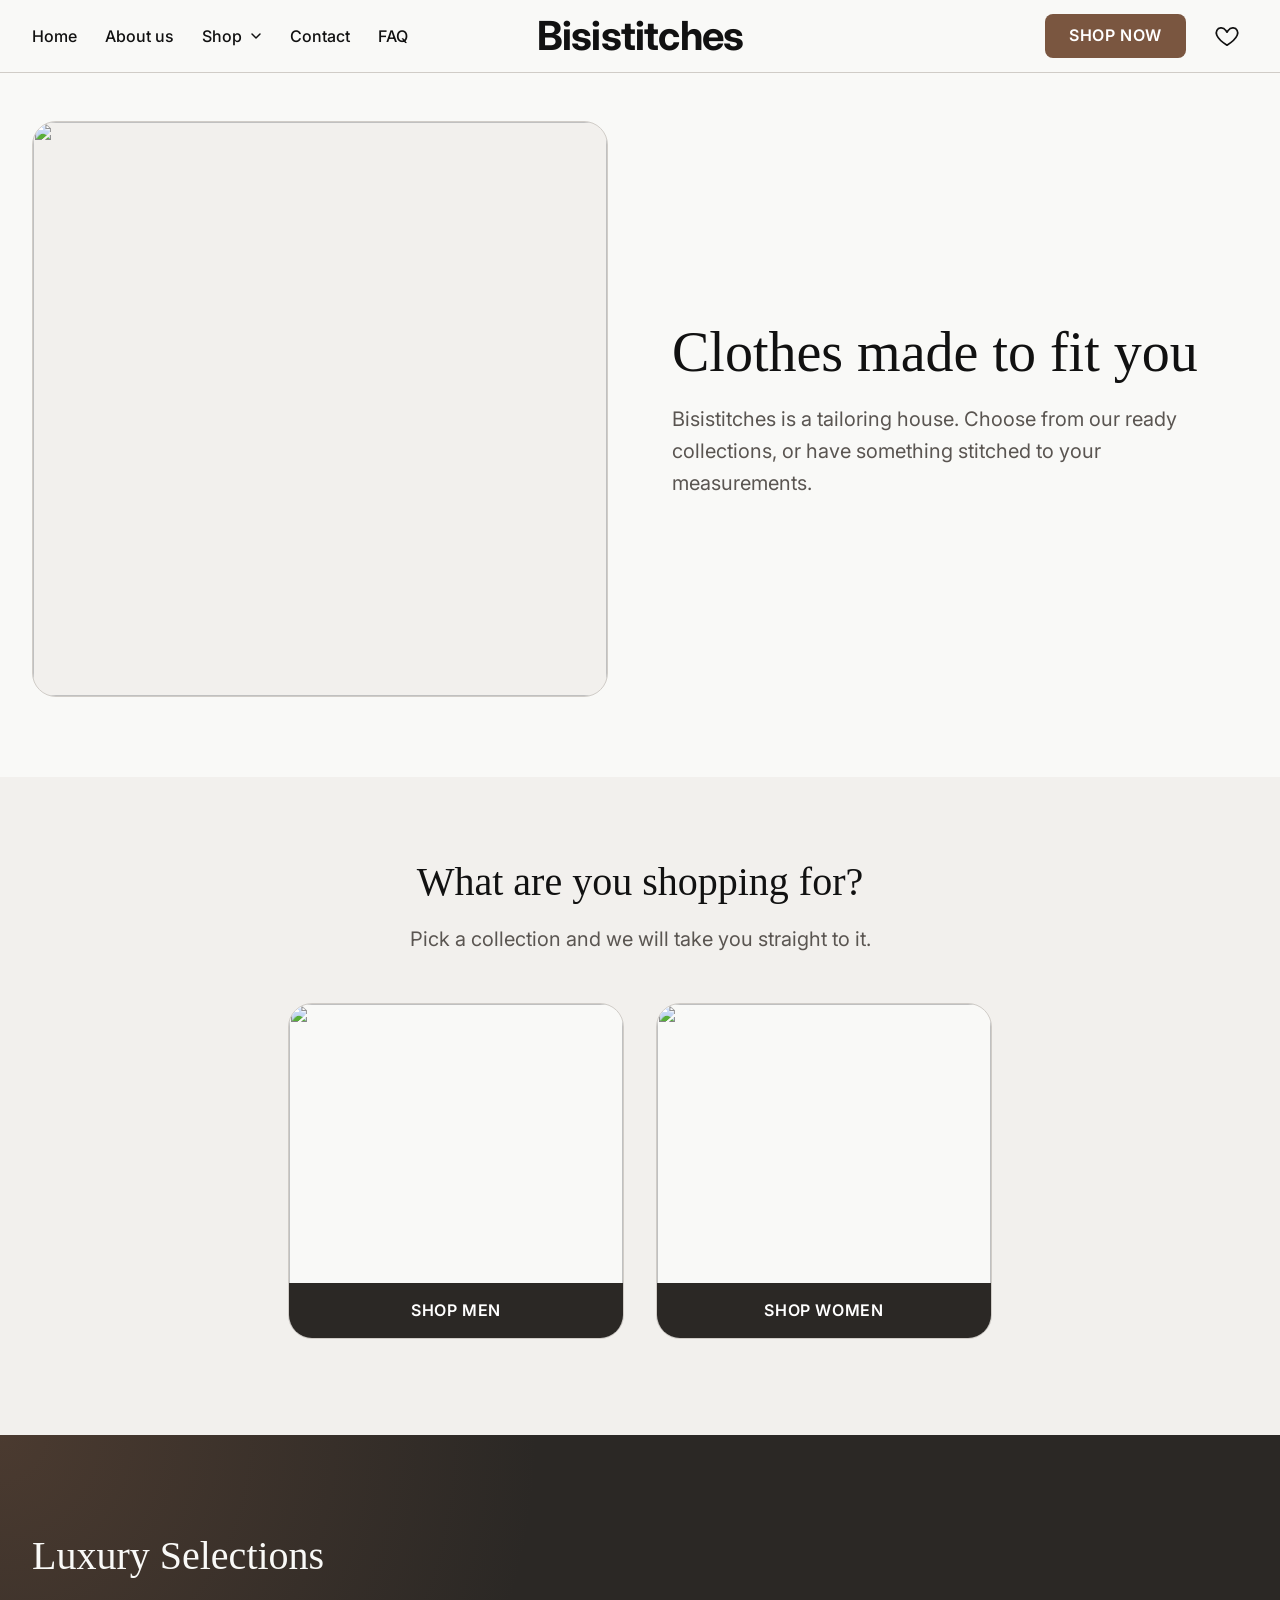
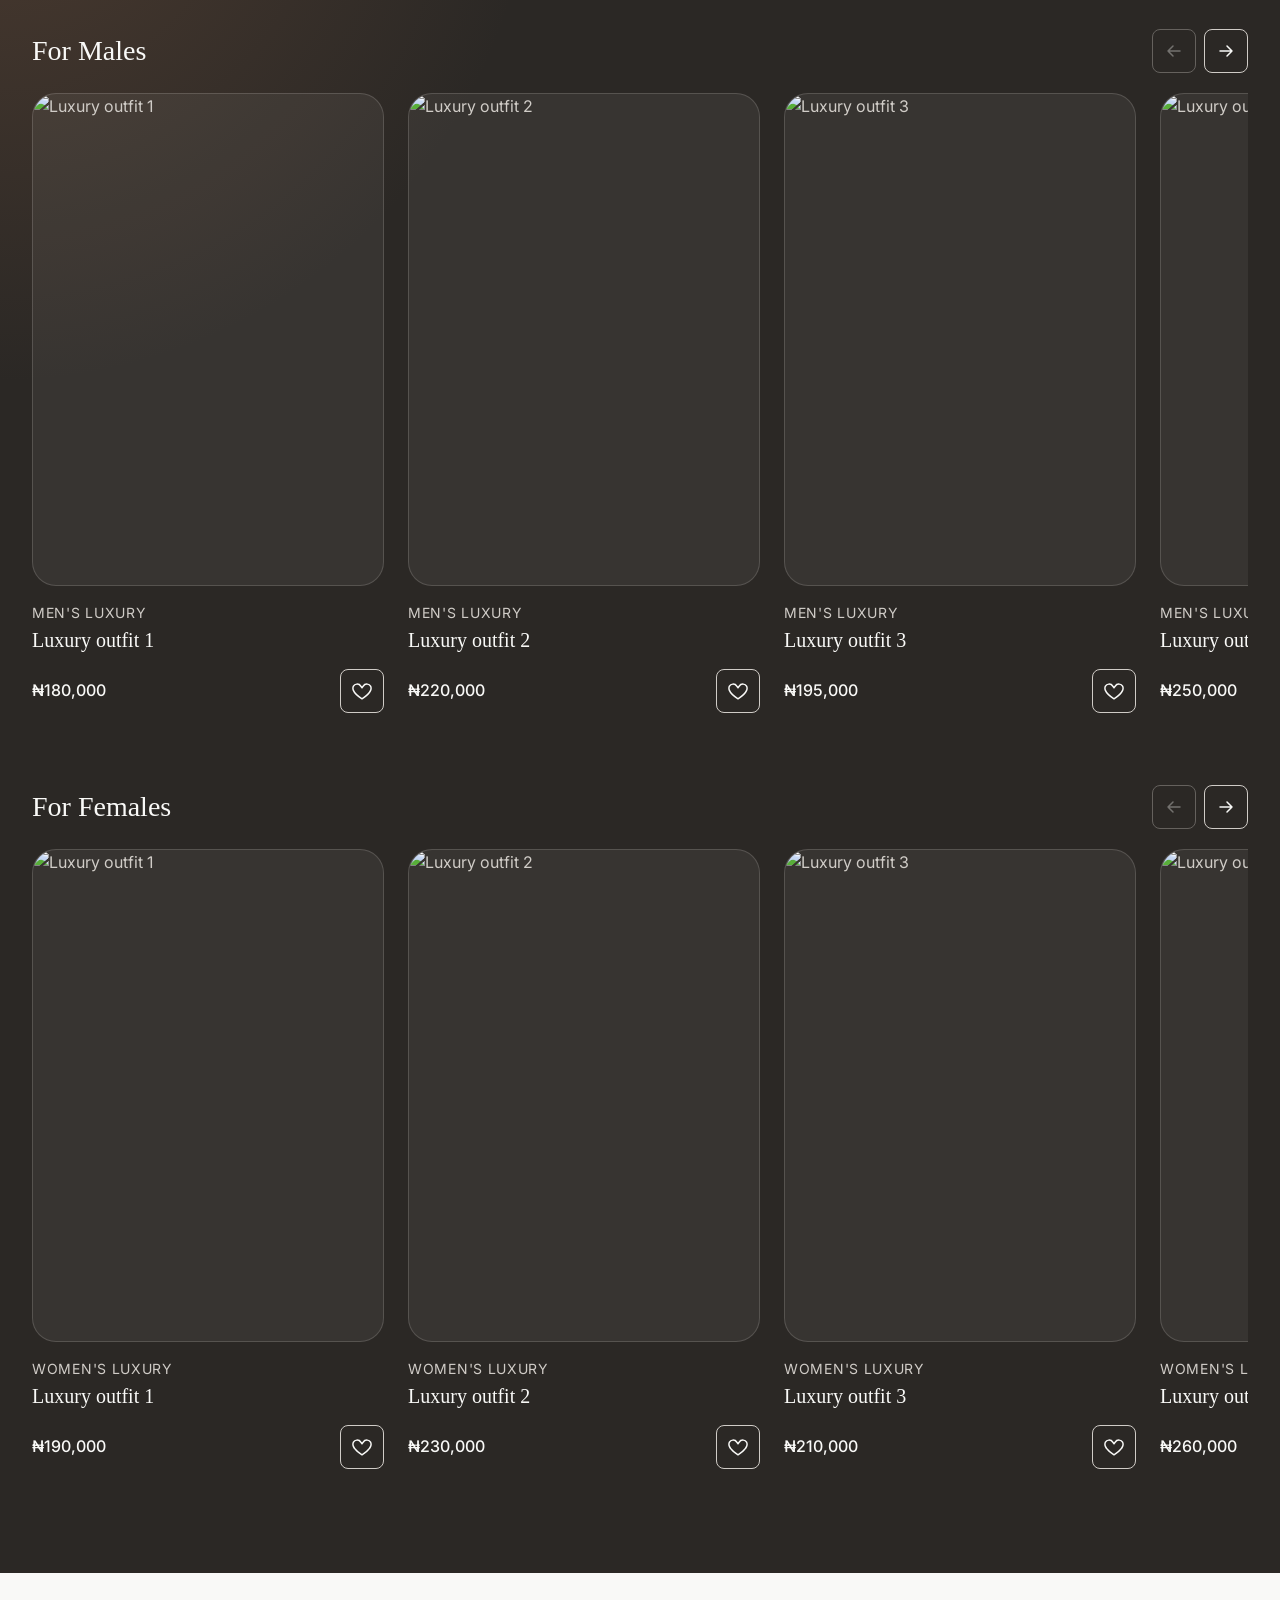
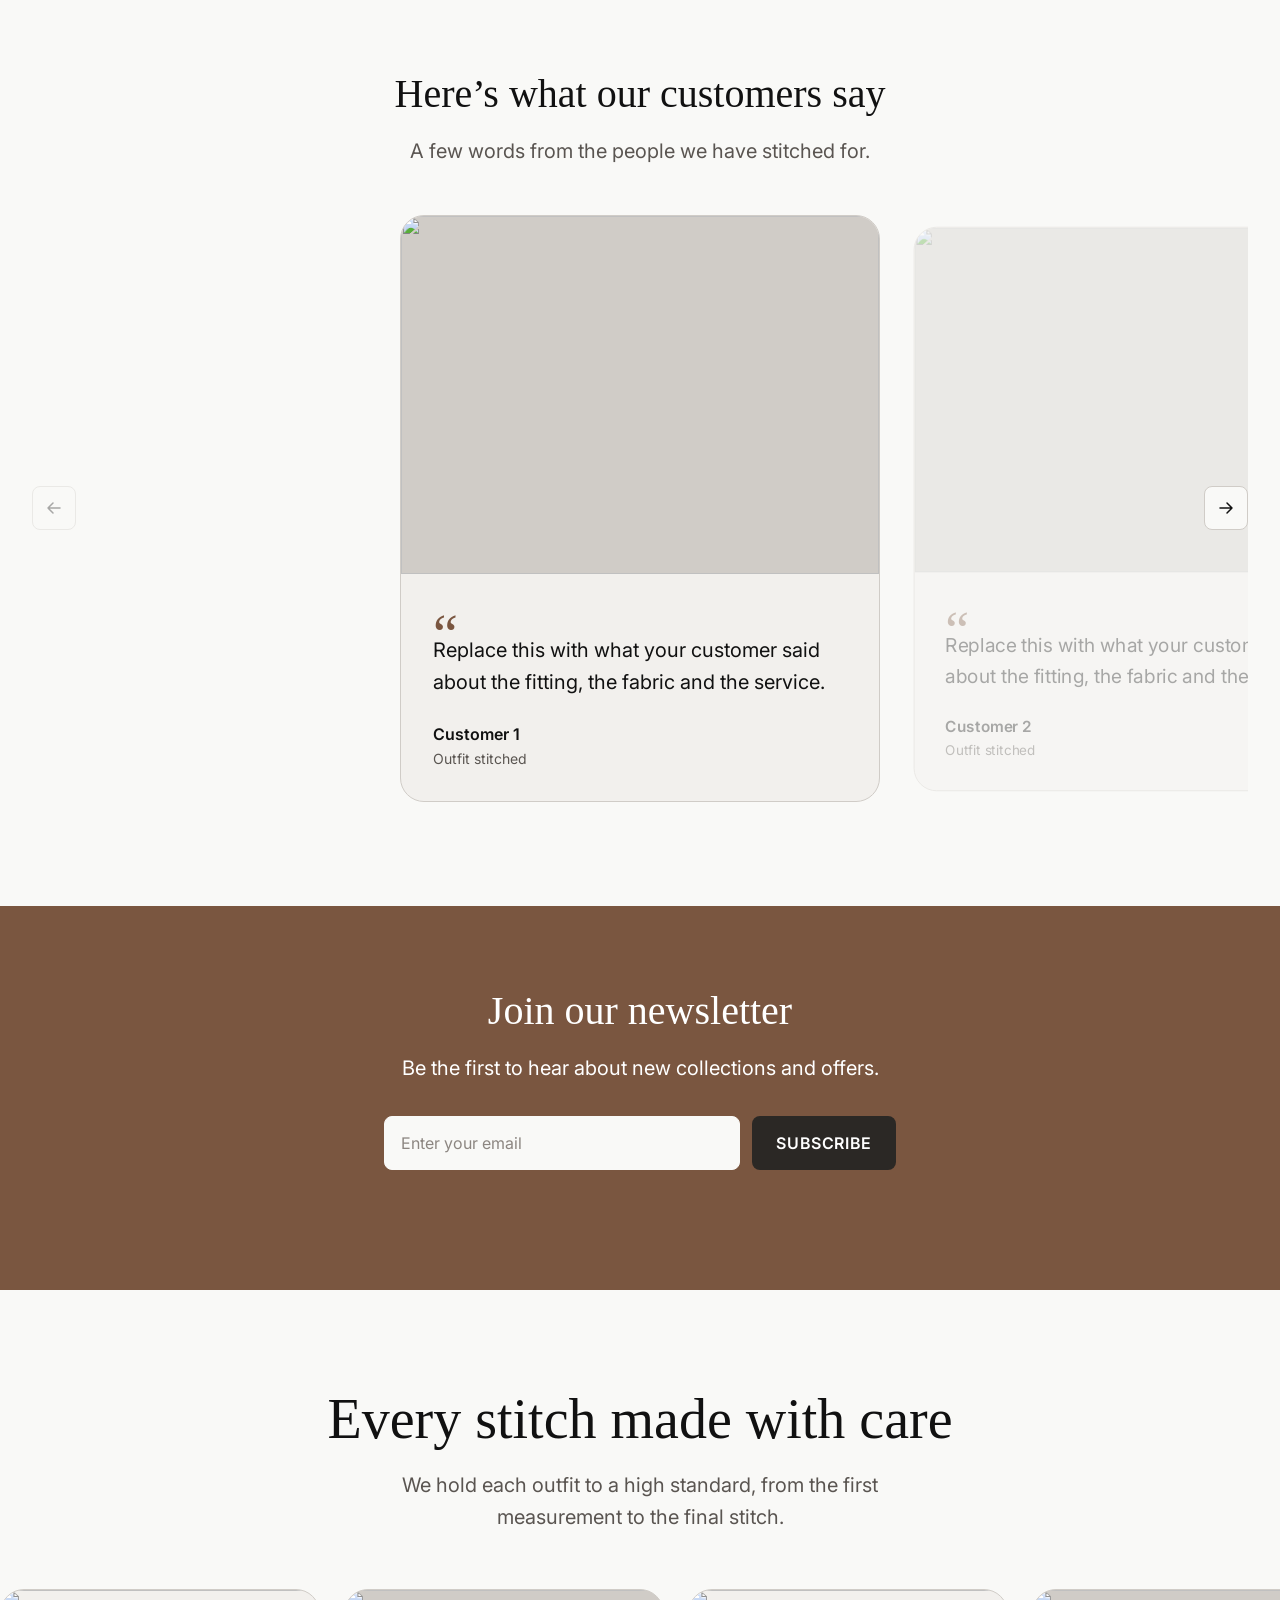
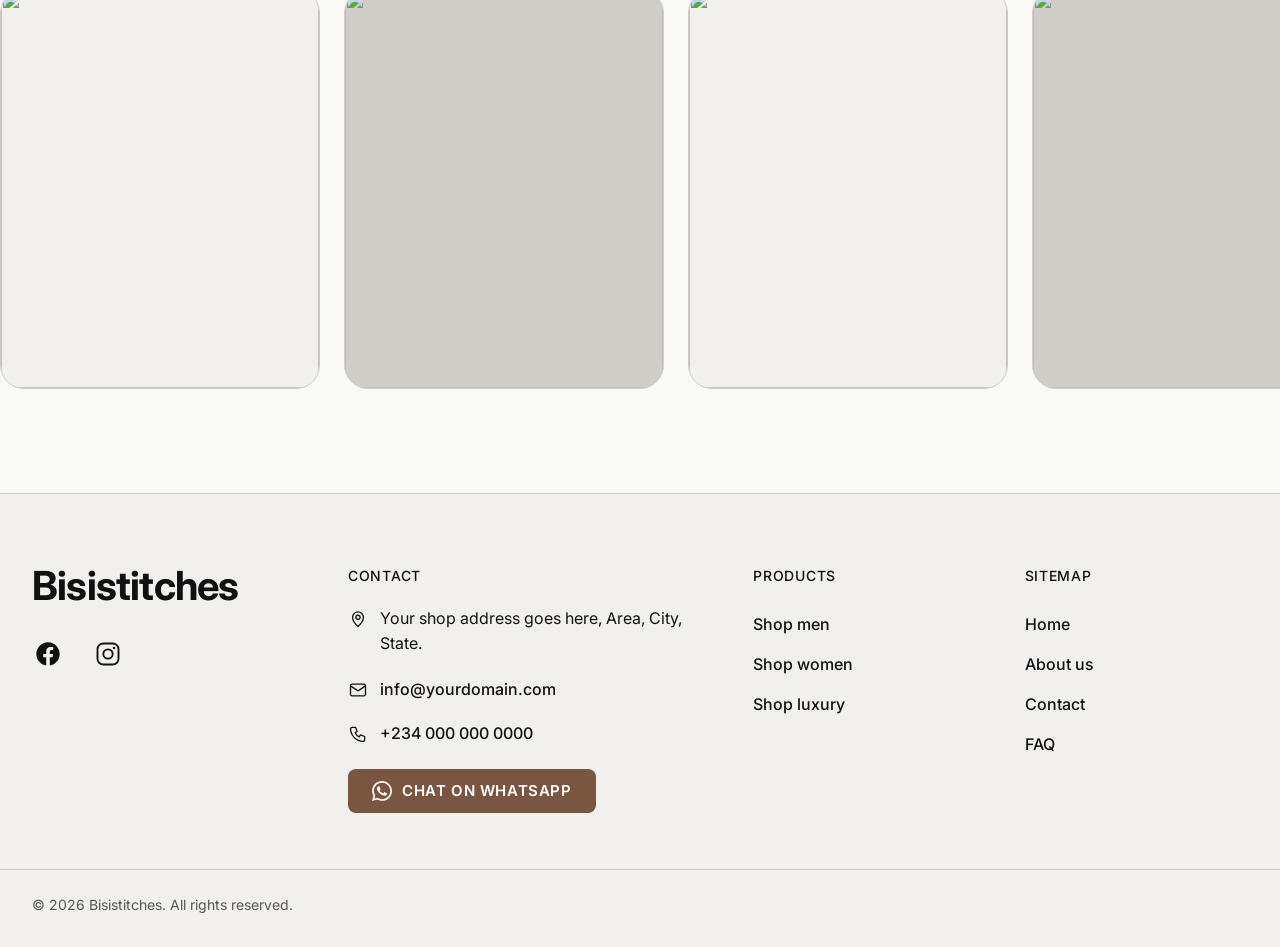
==== index.html @ 3da646d5 "Add files via upload" ====
<!DOCTYPE html>
<html lang="en">
<head>
  <meta charset="UTF-8">
  <meta name="viewport" content="width=device-width, initial-scale=1">
  <title>Bisistitches</title>
  <link rel="preconnect" href="https://fonts.googleapis.com">
  <link rel="preconnect" href="https://fonts.gstatic.com" crossorigin>
  <link href="https://fonts.googleapis.com/css2?family=Inter:wght@400;500;600;700&display=swap" rel="stylesheet">
  <link rel="stylesheet" href="style.css">
</head>
<body>

  <!-- ============ HEADER ============ -->
  <header class="site-header">
    <div class="header__inner">

      <!-- Hamburger: mobile only (hidden on desktop in the CSS) -->
      <button class="menu-toggle" id="menuToggle" aria-label="Open menu" aria-expanded="false" aria-controls="primaryNav">
        <span class="menu-toggle__bar"></span>
        <span class="menu-toggle__bar"></span>
        <span class="menu-toggle__bar"></span>
      </button>

      <!-- Navigation: slide-down panel on mobile, inline on the left on desktop -->
      <nav class="nav" id="primaryNav" aria-label="Main">
        <ul class="nav__list">
          <li><a class="nav__link" href="index.html">Home</a></li>
          <li><a class="nav__link" href="about.html">About us</a></li>

          <li class="nav__item--dropdown">
            <button class="nav__link nav__dropdown-btn" id="shopToggle" aria-expanded="false" aria-controls="shopMenu">
              Shop
              <svg class="nav__chevron" width="12" height="12" viewBox="0 0 12 12" aria-hidden="true">
                <path d="M2 4l4 4 4-4" fill="none" stroke="currentColor" stroke-width="1.5" stroke-linecap="round" stroke-linejoin="round"/>
              </svg>
            </button>
            <ul class="dropdown" id="shopMenu">
              <li><a class="dropdown__link" href="shop-men.html">Shop men</a></li>
              <li><a class="dropdown__link" href="shop-women.html">Shop women</a></li>
              <li><a class="dropdown__link" href="#luxury">Shop luxury</a></li>
            </ul>
          </li>

          <li><a class="nav__link" href="#contact">Contact</a></li>
          <li><a class="nav__link" href="faq.html">FAQ</a></li>
        </ul>
      </nav>

      <!-- Logo: plain text for now. Later, swap the text for an <img>. -->
      <a class="logo" href="index.html" aria-label="Bisistitches home">Bisistitches</a>

      <!-- Right side: Shop Now (desktop only) + like button with count -->
      <div class="header__actions">
        <a class="btn btn--cta" href="#shop">Shop now</a>
        <button class="like-btn" id="likeBtn" aria-label="Open liked items, 0 saved" aria-expanded="false" aria-controls="likesDrawer">
          <svg width="26" height="26" viewBox="0 0 24 24" aria-hidden="true">
            <path d="M12 20.5s-7.5-4.7-9.4-9.2C1.2 8 3 4.8 6.2 4.5c1.9-.2 3.6.8 4.6 2.3l1.2 1.7 1.2-1.7c1-1.5 2.7-2.5 4.6-2.3 3.2.3 5 3.5 3.6 6.8-1.9 4.5-9.4 9.2-9.4 9.2z"
                  fill="none" stroke="currentColor" stroke-width="1.6" stroke-linejoin="round"/>
          </svg>
          <span class="like-btn__count" id="likeCount" hidden>0</span>
        </button>
      </div>

    </div>
  </header>

  <!-- ============ LIKED ITEMS DRAWER ============
       Slides in from the right when the heart is tapped.
       The items inside are built by script.js from what the visitor has liked. -->
  <div class="drawer-overlay" id="drawerOverlay" hidden></div>
  <aside class="drawer" id="likesDrawer" aria-labelledby="drawerTitle">
    <div class="drawer__head">
      <h2 class="drawer__title" id="drawerTitle">Your liked items</h2>
      <button class="drawer__close" id="drawerClose" aria-label="Close liked items">
        <svg width="20" height="20" viewBox="0 0 20 20" aria-hidden="true">
          <path d="M4 4l12 12M16 4L4 16" fill="none" stroke="currentColor" stroke-width="1.6" stroke-linecap="round"/>
        </svg>
      </button>
    </div>

    <p class="drawer__empty" id="drawerEmpty">Nothing saved yet. Tap the heart on any item to add it here.</p>
    <ul class="drawer__list" id="drawerList"></ul>

    <div class="drawer__foot" id="drawerFoot" hidden>
      <div class="drawer__total">
        <span>Total</span>
        <span id="drawerTotal">0</span>
      </div>
      <a class="btn drawer__checkout" id="orderNow" href="#" target="_blank" rel="noopener"><svg width="20" height="20" viewBox="0 0 24 24" aria-hidden="true"><path fill="currentColor" d="M17.472 14.382c-.297-.149-1.758-.867-2.03-.967-.273-.099-.471-.148-.67.15-.197.297-.767.966-.94 1.164-.173.199-.347.223-.644.075-.297-.15-1.255-.463-2.39-1.475-.883-.788-1.48-1.761-1.653-2.059-.173-.297-.018-.458.13-.606.134-.133.298-.347.446-.52.149-.174.198-.298.298-.497.099-.198.05-.371-.025-.52-.075-.149-.669-1.612-.916-2.207-.242-.579-.487-.5-.669-.51-.173-.008-.371-.01-.57-.01-.198 0-.52.074-.792.372-.272.297-1.04 1.016-1.04 2.479 0 1.462 1.065 2.875 1.213 3.074.149.198 2.096 3.2 5.077 4.487.709.306 1.262.489 1.694.625.712.227 1.36.195 1.871.118.571-.085 1.758-.719 2.006-1.413.248-.694.248-1.289.173-1.413-.074-.124-.272-.198-.57-.347m-5.421 7.403h-.004a9.87 9.87 0 01-5.031-1.378l-.361-.214-3.741.982.998-3.648-.235-.374a9.86 9.86 0 01-1.51-5.26c.001-5.45 4.436-9.884 9.888-9.884 2.64 0 5.122 1.03 6.988 2.898a9.825 9.825 0 012.893 6.994c-.003 5.45-4.437 9.884-9.885 9.884m8.413-18.297A11.815 11.815 0 0012.05 0C5.495 0 .16 5.335.157 11.892c0 2.096.547 4.142 1.588 5.945L.057 24l6.305-1.654a11.882 11.882 0 005.683 1.448h.005c6.554 0 11.89-5.335 11.893-11.893a11.821 11.821 0 00-3.48-8.413z"/></svg> Order now</a>
    </div>
  </aside>

  <!-- ============ HERO ============ -->
  <main>
    <section class="hero">
      <div class="hero__inner">

        <!-- Image slot. Replace this div with: <img src="images/hero.jpg" alt="..."> -->
        <div class="hero__media" role="img" aria-label="Hero image placeholder">
          <img src="images/hero.JPG" alt="">
        </div>

        <div class="hero__content">
          <h1 class="hero__title">Clothes made to fit you</h1>
          <p class="hero__lead">Bisistitches is a tailoring house. Choose from our ready collections, or have something stitched to your measurements.</p>
        </div>

      </div>
    </section>

    <!-- ============ SHOP SECTION ============
         Asks the visitor who they are shopping for. Each square is one link. -->
    <section class="shop" id="shop" aria-labelledby="shopTitle">
      <div class="shop__inner">
        <h2 class="section__title" id="shopTitle">What are you shopping for?</h2>
        <p class="section__lead">Pick a collection and we will take you straight to it.</p>

        <div class="shop__choices">
          <a class="choice" href="shop-men.html">
            <!-- Replace this div with: <img src="images/men.jpg" alt=""> -->
            <div class="choice__media"><img src="images/men.jpg" alt=""></div>
            <span class="choice__label">Shop men</span>
          </a>

          <a class="choice" href="shop-women.html">
            <!-- Replace this div with: <img src="images/women.jpg" alt=""> -->
            <div class="choice__media"><img src="images/women.jpg" alt=""></div>
            <span class="choice__label">Shop women</span>
          </a>
        </div>
      </div>
    </section>

    <!-- ============ LUXURY SECTION ============
         Two carousels (males, females). The product cards are NOT written here:
         script.js builds them from a product list and puts them inside each <ul data-products>. -->
    <section class="luxury" id="luxury" aria-labelledby="luxuryTitle">
      <div class="luxury__inner">
        <h2 class="section__title" id="luxuryTitle">Luxury Selections</h2>

        <!-- Carousel 1: males -->
        <div class="luxury__group" data-carousel>
          <div class="carousel__head">
            <h3 class="carousel__title">For Males</h3>
            <div class="carousel__controls">
              <button class="carousel__btn" data-dir="prev" aria-label="Previous items for males">
                <svg width="20" height="20" viewBox="0 0 20 20" aria-hidden="true"><path d="M16 10H4m0 0l5-5m-5 5l5 5" fill="none" stroke="currentColor" stroke-width="1.5" stroke-linecap="round" stroke-linejoin="round"/></svg>
              </button>
              <button class="carousel__btn" data-dir="next" aria-label="Next items for males">
                <svg width="20" height="20" viewBox="0 0 20 20" aria-hidden="true"><path d="M4 10h12m0 0l-5-5m5 5l-5 5" fill="none" stroke="currentColor" stroke-width="1.5" stroke-linecap="round" stroke-linejoin="round"/></svg>
              </button>
            </div>
          </div>
          <ul class="carousel__track" data-products="men" tabindex="0" aria-label="Luxury selections for males"></ul>
        </div>

        <!-- Carousel 2: females -->
        <div class="luxury__group" data-carousel>
          <div class="carousel__head">
            <h3 class="carousel__title">For Females</h3>
            <div class="carousel__controls">
              <button class="carousel__btn" data-dir="prev" aria-label="Previous items for females">
                <svg width="20" height="20" viewBox="0 0 20 20" aria-hidden="true"><path d="M16 10H4m0 0l5-5m-5 5l5 5" fill="none" stroke="currentColor" stroke-width="1.5" stroke-linecap="round" stroke-linejoin="round"/></svg>
              </button>
              <button class="carousel__btn" data-dir="next" aria-label="Next items for females">
                <svg width="20" height="20" viewBox="0 0 20 20" aria-hidden="true"><path d="M4 10h12m0 0l-5-5m5 5l-5 5" fill="none" stroke="currentColor" stroke-width="1.5" stroke-linecap="round" stroke-linejoin="round"/></svg>
              </button>
            </div>
          </div>
          <ul class="carousel__track" data-products="women" tabindex="0" aria-label="Luxury selections for females"></ul>
        </div>
      </div>
    </section>

    <!-- ============ TESTIMONIALS ============
         One testimonial in focus at a time, the others faded beside it.
         script.js builds the cards from a list and moves the track with the arrows. -->
    <section class="testimonials" id="testimonials" aria-labelledby="testiTitle">
      <div class="testimonials__inner">
        <h2 class="section__title" id="testiTitle">Here&rsquo;s what our customers say</h2>
        <p class="section__lead">A few words from the people we have stitched for.</p>

        <div class="testi" data-testi role="region" aria-roledescription="carousel" aria-label="Customer testimonials">
          <button class="testi__btn testi__btn--prev" data-dir="prev" aria-label="Previous testimonial">
            <svg width="20" height="20" viewBox="0 0 20 20" aria-hidden="true"><path d="M16 10H4m0 0l5-5m-5 5l5 5" fill="none" stroke="currentColor" stroke-width="1.5" stroke-linecap="round" stroke-linejoin="round"/></svg>
          </button>

          <div class="testi__viewport">
            <ul class="testi__track"></ul>
          </div>

          <button class="testi__btn testi__btn--next" data-dir="next" aria-label="Next testimonial">
            <svg width="20" height="20" viewBox="0 0 20 20" aria-hidden="true"><path d="M4 10h12m0 0l-5-5m5 5l-5 5" fill="none" stroke="currentColor" stroke-width="1.5" stroke-linecap="round" stroke-linejoin="round"/></svg>
          </button>
        </div>
      </div>
    </section>

    <!-- ============ NEWSLETTER ============
         Email box + Subscribe button. The form is handled in script.js (section 6). -->
    <section class="newsletter" id="newsletter" aria-labelledby="newsTitle">
      <div class="newsletter__inner">
        <h2 class="section__title" id="newsTitle">Join our newsletter</h2>
        <p class="section__lead">Be the first to hear about new collections and offers.</p>

        <form class="newsletter__form" id="newsletterForm" novalidate>
          <label class="visually-hidden" for="newsEmail">Email address</label>
          <input class="newsletter__input" type="email" id="newsEmail" name="email" placeholder="Enter your email" autocomplete="email" required>
          <button class="btn newsletter__btn" type="submit">Subscribe</button>
        </form>
        <p class="newsletter__msg" id="newsletterMsg" role="status"></p>
      </div>
    </section>

    <!-- ============ SHOWCASE (auto-moving image strip) ============
         Heading and text on top, then a row of images that glides sideways by itself.
         script.js fills .marquee__track from a list of images. -->
    <section class="showcase" aria-labelledby="showcaseTitle">
      <div class="showcase__inner">
        <h2 class="section__title section__title--xl" id="showcaseTitle">Every stitch made with care</h2>
        <p class="section__lead">We hold each outfit to a high standard, from the first measurement to the final stitch.</p>
      </div>

      <div class="marquee" role="group" aria-label="Examples of our work">
        <div class="marquee__track" id="marqueeTrack"></div>
      </div>
    </section>
  </main>

  <!-- ============ FOOTER ============
       Placeholders: social links (#), address, email and phone. Replace with your real details. -->
  <footer class="footer">
    <div class="footer__inner">

      <!-- Brand + social icons -->
      <div class="footer__brand">
        <a class="logo footer__logo" href="index.html" aria-label="Bisistitches home">Bisistitches</a>
        <ul class="footer__social">
          <li>
            <a href="#" aria-label="Bisistitches on Facebook">
              <svg width="28" height="28" viewBox="0 0 24 24" aria-hidden="true"><path fill="currentColor" d="M12 2C6.48 2 2 6.48 2 12c0 4.99 3.66 9.13 8.44 9.88v-6.99H7.9V12h2.54V9.8c0-2.5 1.49-3.89 3.78-3.89 1.09 0 2.24.2 2.24.2v2.46h-1.26c-1.24 0-1.63.77-1.63 1.56V12h2.78l-.44 2.89h-2.34v6.99C18.34 21.13 22 16.99 22 12c0-5.52-4.48-10-10-10z"/></svg>
            </a>
          </li>
          <li>
            <a href="#" aria-label="Bisistitches on Instagram">
              <svg width="28" height="28" viewBox="0 0 24 24" aria-hidden="true"><rect x="3" y="3" width="18" height="18" rx="5" fill="none" stroke="currentColor" stroke-width="1.6"/><circle cx="12" cy="12" r="4" fill="none" stroke="currentColor" stroke-width="1.6"/><circle cx="17.2" cy="6.8" r="1.1" fill="currentColor"/></svg>
            </a>
          </li>
        </ul>
      </div>

      <!-- Contact details: icon on the left, text on the right -->
      <section class="footer__col" id="contact" aria-labelledby="footContact">
        <h2 class="footer__title" id="footContact">Contact</h2>
        <ul class="footer__contact">
          <li>
            <svg width="20" height="20" viewBox="0 0 24 24" aria-hidden="true"><path d="M12 21s-6.5-5.6-6.5-11a6.5 6.5 0 0113 0c0 5.4-6.5 11-6.5 11z" fill="none" stroke="currentColor" stroke-width="1.6" stroke-linejoin="round"/><circle cx="12" cy="10" r="2.5" fill="none" stroke="currentColor" stroke-width="1.6"/></svg>
            <span>Your shop address goes here, Area, City, State.</span>
          </li>
          <li>
            <svg width="20" height="20" viewBox="0 0 24 24" aria-hidden="true"><rect x="3" y="5" width="18" height="14" rx="2" fill="none" stroke="currentColor" stroke-width="1.6"/><path d="M3 7l9 6 9-6" fill="none" stroke="currentColor" stroke-width="1.6" stroke-linejoin="round"/></svg>
            <a href="mailto:info@yourdomain.com">info@yourdomain.com</a>
          </li>
          <li>
            <svg width="20" height="20" viewBox="0 0 24 24" aria-hidden="true"><path d="M5 4h4l2 5-2.5 1.5a11 11 0 005 5L15 13l5 2v4a2 2 0 01-2 2A16 16 0 013 6a2 2 0 012-2z" fill="none" stroke="currentColor" stroke-width="1.6" stroke-linejoin="round"/></svg>
            <a href="tel:+2340000000000">+234 000 000 0000</a>
          </li>
        </ul>
        <a class="btn btn--whatsapp footer__whatsapp" data-whatsapp href="#"><svg width="20" height="20" viewBox="0 0 24 24" aria-hidden="true"><path fill="currentColor" d="M17.472 14.382c-.297-.149-1.758-.867-2.03-.967-.273-.099-.471-.148-.67.15-.197.297-.767.966-.94 1.164-.173.199-.347.223-.644.075-.297-.15-1.255-.463-2.39-1.475-.883-.788-1.48-1.761-1.653-2.059-.173-.297-.018-.458.13-.606.134-.133.298-.347.446-.52.149-.174.198-.298.298-.497.099-.198.05-.371-.025-.52-.075-.149-.669-1.612-.916-2.207-.242-.579-.487-.5-.669-.51-.173-.008-.371-.01-.57-.01-.198 0-.52.074-.792.372-.272.297-1.04 1.016-1.04 2.479 0 1.462 1.065 2.875 1.213 3.074.149.198 2.096 3.2 5.077 4.487.709.306 1.262.489 1.694.625.712.227 1.36.195 1.871.118.571-.085 1.758-.719 2.006-1.413.248-.694.248-1.289.173-1.413-.074-.124-.272-.198-.57-.347m-5.421 7.403h-.004a9.87 9.87 0 01-5.031-1.378l-.361-.214-3.741.982.998-3.648-.235-.374a9.86 9.86 0 01-1.51-5.26c.001-5.45 4.436-9.884 9.888-9.884 2.64 0 5.122 1.03 6.988 2.898a9.825 9.825 0 012.893 6.994c-.003 5.45-4.437 9.884-9.885 9.884m8.413-18.297A11.815 11.815 0 0012.05 0C5.495 0 .16 5.335.157 11.892c0 2.096.547 4.142 1.588 5.945L.057 24l6.305-1.654a11.882 11.882 0 005.683 1.448h.005c6.554 0 11.89-5.335 11.893-11.893a11.821 11.821 0 00-3.48-8.413z"/></svg> Chat on WhatsApp</a>
      </section>

      <!-- Products -->
      <nav class="footer__col" aria-labelledby="footProducts">
        <h2 class="footer__title" id="footProducts">Products</h2>
        <ul class="footer__list">
          <li><a href="shop-men.html">Shop men</a></li>
          <li><a href="shop-women.html">Shop women</a></li>
          <li><a href="#luxury">Shop luxury</a></li>
        </ul>
      </nav>

      <!-- Sitemap (same pages as the header menu) -->
      <nav class="footer__col" aria-labelledby="footSitemap">
        <h2 class="footer__title" id="footSitemap">Sitemap</h2>
        <ul class="footer__list">
          <li><a href="index.html">Home</a></li>
          <li><a href="about.html">About us</a></li>
          <li><a href="#contact">Contact</a></li>
          <li><a href="faq.html">FAQ</a></li>
        </ul>
      </nav>
    </div>

    <div class="footer__bottom">
      <p>&copy; <span id="year">2026</span> Bisistitches. All rights reserved.</p>
    </div>
  </footer>

  <script src="script.js"></script>
</body>
</html>
---- style.css ----
/* =========================================================
   1. TOKENS (from your colour + typography guides)
   ========================================================= */
:root {
  /* Colours */
  --primary: #7A5640;
  --primary-hover: #5F4231;
  --bg: #F9F9F7;
  --surface: #F2F0ED;
  --border: #D0CCC7;
  --text-muted: #8C8681;
  --text-body: #5A5551;
  --text-heading: #111111;
  --dark: #2B2825;
  --on-primary: #FFFFFF;

  /* Fonts */
  --font-heading: "Times New Roman", Times, serif;
  --font-body: Inter, system-ui, sans-serif;

  /* Type scale: mobile sizes */
  --fs-logo: 2rem;
  /* 32px */
  --fs-h1: 2.25rem;
  /* 36px */
  --fs-h2: 1.75rem;
  /* 28px */
  --fs-h3: 1.375rem;
  /* 22px */
  --fs-lead: 1.125rem;
  /* 18px */
  --fs-body: 1rem;
  /* 16px */

  /* Header height, reused for the mobile menu position */
  --header-h: 4.5rem;

  /* Corner roundness: change these 3 numbers to restyle the whole site */
  --radius-sm: 0.5rem;
  /* buttons, inputs, small icons */
  --radius-md: 1rem;
  /* menus and panels */
  --radius-lg: 1.5rem;
  /* images and cards */
}

@media (min-width: 768px) {
  :root {
    --fs-logo: 2.5rem;
    /* 40px */
    --fs-h1: 3.5rem;
    /* 56px */
    --fs-h2: 2.5rem;
    /* 40px */
    --fs-h3: 1.75rem;
    /* 28px */
    --fs-lead: 1.25rem;
    /* 20px */
  }
}

/* =========================================================
   2. BASE
   ========================================================= */
*,
*::before,
*::after {
  box-sizing: border-box;
}

body {
  margin: 0;
  background: var(--bg);
  color: var(--text-body);
  font-family: var(--font-body);
  font-size: var(--fs-body);
  line-height: 1.6;
}

h1 {
  margin: 0;
  font-family: var(--font-heading);
  font-weight: 400;
  font-size: var(--fs-h1);
  line-height: 1.2;
  color: var(--text-heading);
}

a {
  color: inherit;
  text-decoration: none;
}

ul {
  list-style: none;
  margin: 0;
  padding: 0;
}

button {
  font: inherit;
  color: inherit;
  background: none;
  border: 0;
  cursor: pointer;
}

:focus-visible {
  outline: 2px solid var(--primary);
  outline-offset: 3px;
}

/* =========================================================
   3. HEADER (mobile first)
   Three-column grid: left | centre | right.
   The middle column is "auto" and the sides are "1fr", so the
   logo always sits dead centre whatever is on either side.
   ========================================================= */
.site-header {
  position: sticky;
  top: 0;
  z-index: 100;
  background: var(--bg);
  border-bottom: 1px solid var(--border);
}

.header__inner {
  display: grid;
  grid-template-columns: 1fr auto 1fr;
  align-items: center;
  height: var(--header-h);
  padding: 0 1rem;
  max-width: 80rem;
  margin: 0 auto;
}

/* Logo (text for now) */
.logo {
  grid-column: 2;
  font-family: var(--font-body);
  font-size: var(--fs-logo);
  font-weight: 700;
  line-height: 1;
  letter-spacing: -0.02em;
  color: var(--text-heading);
}

/* Hamburger */
.menu-toggle {
  grid-column: 1;
  justify-self: start;
  display: flex;
  flex-direction: column;
  gap: 5px;
  padding: 0.75rem 0.75rem 0.75rem 0;
}

.menu-toggle__bar {
  width: 24px;
  height: 2px;
  background: var(--text-heading);
  transition: transform .25s, opacity .2s;
}

/* When open, the three bars morph into an X */
.menu-toggle[aria-expanded="true"] .menu-toggle__bar:nth-child(1) {
  transform: translateY(7px) rotate(45deg);
}

.menu-toggle[aria-expanded="true"] .menu-toggle__bar:nth-child(2) {
  opacity: 0;
}

.menu-toggle[aria-expanded="true"] .menu-toggle__bar:nth-child(3) {
  transform: translateY(-7px) rotate(-45deg);
}

/* Right side */
.header__actions {
  grid-column: 3;
  justify-self: end;
  display: flex;
  align-items: center;
  gap: 1.25rem;
}

/* Like button + count badge */
.like-btn {
  position: relative;
  display: flex;
  padding: 0.5rem;
  color: var(--text-heading);
}

.like-btn:hover {
  color: var(--primary);
}

.like-btn__count {
  position: absolute;
  top: 0;
  right: -0.125rem;
  min-width: 1.125rem;
  height: 1.125rem;
  padding: 0 0.25rem;
  border-radius: 999px;
  background: var(--primary);
  color: var(--on-primary);
  font-size: 0.6875rem;
  font-weight: 600;
  line-height: 1.125rem;
  text-align: center;
}

/* Buttons. The CTA is hidden on mobile. */
.btn {
  display: inline-block;
  padding: 0.75rem 1.5rem;
  background: var(--primary);
  color: var(--on-primary);
  font-size: 0.9375rem;
  font-weight: 600;
  line-height: 1.2;
  letter-spacing: 0.04em;
  text-transform: uppercase;
  border-radius: var(--radius-sm);
  transition: background .2s;
}

.btn:hover {
  background: var(--primary-hover);
}

.btn--cta {
  display: none;
}

/* =========================================================
   4. NAV (mobile): a panel that drops under the header
   ========================================================= */
.nav {
  position: absolute;
  top: 100%;
  left: 0;
  right: 0;
  background: var(--bg);
  border-bottom: 1px solid var(--border);
  border-radius: 0 0 var(--radius-md) var(--radius-md);
  /* closed state */
  visibility: hidden;
  opacity: 0;
  transform: translateY(-0.5rem);
  transition: opacity .2s, transform .2s, visibility .2s;
}

.nav.is-open {
  visibility: visible;
  opacity: 1;
  transform: none;
}

.nav__list {
  padding: 0.5rem 1rem 1rem;
}

.nav__link {
  display: flex;
  align-items: center;
  gap: 0.5rem;
  width: 100%;
  padding: 0.875rem 0;
  font-weight: 500;
  line-height: 1.5;
  color: var(--text-heading);
  border-bottom: 1px solid var(--border);
}

.nav__link:hover {
  color: var(--primary);
}

/* Dropdown on mobile = accordion: hidden until opened */
.dropdown {
  display: none;
  padding-left: 1rem;
}

.nav__item--dropdown.is-open .dropdown {
  display: block;
}

.dropdown__link {
  display: block;
  padding: 0.75rem 0;
  font-weight: 500;
  color: var(--text-body);
  border-bottom: 1px solid var(--border);
}

.dropdown__link:hover {
  color: var(--primary);
}

.nav__chevron {
  transition: transform .2s;
}

.nav__item--dropdown.is-open .nav__chevron {
  transform: rotate(180deg);
}

/* =========================================================
   5. HERO (mobile): image on top, text beneath, centred
   ========================================================= */
.hero__inner {
  max-width: 80rem;
  margin: 0 auto;
  padding: 1.5rem 1rem 3rem;
  display: grid;
  gap: 1.75rem;
}

.hero__media {
  display: grid;
  place-items: center;
  aspect-ratio: 4 / 5;
  overflow: hidden;
  background: var(--surface);
  border: 1px solid var(--border);
  border-radius: var(--radius-lg);
}

.hero__media img {
  width: 100%;
  height: 100%;
  object-fit: cover;
}

.hero__media-text {
  color: var(--text-muted);
  font-size: 0.8125rem;
}

.hero__content {
  text-align: center;
}

.hero__lead {
  margin: 1rem auto 0;
  max-width: 34rem;
  font-size: var(--fs-lead);
  line-height: 1.6;
}

/* =========================================================
   6. DESKTOP (768px and up)
   ========================================================= */
@media (min-width: 768px) {

  /* Header: nav left, logo centre, actions right */
  .header__inner {
    padding: 0 2rem;
  }

  .menu-toggle {
    display: none;
  }

  .btn--cta {
    display: inline-block;
    font-size: 1rem;
  }

  /* The nav stops being a dropdown panel and becomes a row */
  .nav {
    position: static;
    grid-column: 1;
    justify-self: start;
    visibility: visible;
    opacity: 1;
    transform: none;
    background: none;
    border: 0;
    border-radius: 0;
  }

  .nav__list {
    display: flex;
    align-items: center;
    gap: 1.75rem;
    padding: 0;
  }

  .nav__link {
    width: auto;
    padding: 0.5rem 0;
    border: 0;
  }

  /* Dropdown becomes a floating menu under "Shop" */
  .nav__item--dropdown {
    position: relative;
  }

  .dropdown {
    display: block;
    position: absolute;
    top: 100%;
    left: -1rem;
    min-width: 12rem;
    padding: 0.5rem;
    background: var(--bg);
    border: 1px solid var(--border);
    border-radius: var(--radius-md);
    visibility: hidden;
    opacity: 0;
    transform: translateY(-0.25rem);
    transition: opacity .15s, transform .15s, visibility .15s;
  }

  /* open on hover, keyboard focus, or click (JS adds .is-open) */
  .nav__item--dropdown:hover .dropdown,
  .nav__item--dropdown:focus-within .dropdown,
  .nav__item--dropdown.is-open .dropdown {
    visibility: visible;
    opacity: 1;
    transform: none;
  }

  .dropdown__link {
    padding: 0.625rem 1rem;
    border: 0;
    border-radius: var(--radius-sm);
  }

  .dropdown__link:hover {
    background: var(--surface);
  }

  /* Hero: image left, text right */
  .hero__inner {
    grid-template-columns: 1fr 1fr;
    align-items: center;
    gap: 4rem;
    padding: 3rem 2rem 5rem;
  }

  .hero__media {
    aspect-ratio: 4 / 5;
    max-height: 36rem;
    width: 100%;
  }

  .hero__content {
    text-align: left;
  }

  .hero__lead {
    margin-left: 0;
  }
}

/* =========================================================
   7. LIKED ITEMS DRAWER
   Fixed panel on the right. Closed = pushed off-screen and
   visibility:hidden (so keyboard users can't tab into it).
   ========================================================= */
.drawer-overlay {
  position: fixed;
  inset: 0;
  z-index: 200;
  background: rgba(43, 40, 37, 0.45);
  /* --dark at 45% */
}

.drawer {
  position: fixed;
  top: 0;
  right: 0;
  bottom: 0;
  z-index: 210;
  display: flex;
  flex-direction: column;
  width: min(26rem, 100%);
  background: var(--bg);
  border-left: 1px solid var(--border);
  transform: translateX(100%);
  visibility: hidden;
  transition: transform .3s ease, visibility .3s;
}

.drawer.is-open {
  transform: none;
  visibility: visible;
}

@media (min-width: 26rem) {
  .drawer {
    overflow: hidden;
    border-radius: var(--radius-lg) 0 0 var(--radius-lg);
  }
}

.drawer__head {
  display: flex;
  align-items: center;
  justify-content: space-between;
  padding: 1rem 1.25rem;
  border-bottom: 1px solid var(--border);
}

.drawer__title {
  margin: 0;
  font-family: var(--font-heading);
  font-weight: 400;
  font-size: 1.375rem;
  /* h3 size from the guide */
  line-height: 1.3;
  color: var(--text-heading);
}

.drawer__close {
  padding: 0.5rem;
  color: var(--text-heading);
}

.drawer__close:hover {
  color: var(--primary);
}

.drawer__empty {
  margin: 0;
  padding: 1.5rem 1.25rem;
}

.drawer__list {
  flex: 1;
  overflow-y: auto;
  padding: 0 1.25rem;
}

.drawer__item {
  display: grid;
  grid-template-columns: 4.5rem 1fr;
  gap: 1rem;
  padding: 1rem 0;
  border-bottom: 1px solid var(--border);
}

.drawer__thumb {
  width: 4.5rem;
  aspect-ratio: 4 / 5;
  object-fit: cover;
  background: var(--surface);
  border: 1px solid var(--border);
  border-radius: var(--radius-sm);
}

.drawer__name {
  margin: 0;
  font-family: var(--font-heading);
  font-size: 1.125rem;
  line-height: 1.3;
  color: var(--text-heading);
}

.drawer__price {
  margin: 0.25rem 0 0;
  font-size: 0.875rem;
  line-height: 1.5;
}

.drawer__remove {
  margin-top: 0.5rem;
  font-size: 0.875rem;
  font-weight: 500;
  color: var(--text-body);
  text-decoration: underline;
}

.drawer__remove:hover {
  color: var(--primary);
}

.drawer__foot {
  padding: 1.25rem;
  border-top: 1px solid var(--border);
  background: var(--surface);
}

.drawer__total {
  display: flex;
  justify-content: space-between;
  margin-bottom: 1rem;
  font-weight: 600;
  color: var(--text-heading);
}

.drawer__checkout {
  display: flex;
  align-items: center;
  justify-content: center;
  gap: 0.625rem;
  width: 100%;
}

.shopmen{
  
}

/* =========================================================
   8. SECTION HEADINGS (reused by every section)
   ========================================================= */
.section__title {
  margin: 0;
  font-family: var(--font-heading);
  font-weight: 400;
  font-size: var(--fs-h2);
  line-height: 1.25;
  color: var(--text-heading);
}

.section__lead {
  margin: 1rem auto 0;
  max-width: 34rem;
  font-size: var(--fs-lead);
}

/* =========================================================
   9. SHOP SECTION: two square "who are you shopping for" buttons
   They stay side by side on mobile too (two equal columns).
   ========================================================= */
html {
  scroll-behavior: smooth;
}

.shop {
  background: var(--surface);
  scroll-margin-top: var(--header-h);
  /* so the sticky header doesn't cover the heading */
}

.shop__inner {
  max-width: 80rem;
  margin: 0 auto;
  padding: 3rem 1rem 3.5rem;
  text-align: center;
}

.shop__choices {
  display: grid;
  grid-template-columns: 1fr 1fr;
  gap: 1rem;
  margin-top: 2rem;
}

.choice {
  position: relative;
  display: block;
  aspect-ratio: 1 / 1;
  /* makes it a square at any width */
  overflow: hidden;
  background: var(--bg);
  border: 1px solid var(--border);
  border-radius: var(--radius-lg);
}

.choice__media {
  position: absolute;
  inset: 0;
  display: grid;
  place-items: center;
}

.choice__media img {
  width: 100%;
  height: 100%;
  object-fit: cover;
  transition: transform .4s ease;
}

.choice:hover .choice__media img {
  transform: scale(1.04);
}

.choice__media-text {
  color: var(--text-muted);
  font-size: 0.8125rem;
}

/* The label sits in a solid bar along the bottom so it is readable over any photo */
.choice__label {
  position: absolute;
  left: 0;
  right: 0;
  bottom: 0;
  padding: 0.875rem 0.5rem;
  background: var(--dark);
  color: var(--on-primary);
  font-size: 0.9375rem;
  font-weight: 600;
  line-height: 1.2;
  letter-spacing: 0.04em;
  text-transform: uppercase;
  text-align: center;
  transition: background .2s;
}

.choice:hover .choice__label,
.choice:focus-visible .choice__label {
  background: var(--primary);
}

@media (min-width: 768px) {
  .shop__inner {
    padding: 5rem 2rem 6rem;
  }

  .shop__choices {
    max-width: 44rem;
    margin: 3rem auto 0;
    gap: 2rem;
  }

  .choice__label {
    padding: 1.125rem 0.5rem;
    font-size: 1rem;
  }
}

/* =========================================================
   10. LUXURY SECTION
   Dark warm background (--dark) with a soft glow of the brand brown
   in the top-left corner. Everything is left-aligned like your reference.
   ========================================================= */
.luxury {
  background:
    radial-gradient(ellipse 60% 45% at 0% 0%, rgba(122, 86, 64, 0.4), transparent 70%),
    var(--dark);
  color: var(--border);
  scroll-margin-top: var(--header-h);
}

.luxury__inner {
  max-width: 80rem;
  margin: 0 auto;
  padding: 3.5rem 1rem 4rem;
}

.luxury .section__title {
  color: var(--bg);
}

.luxury__group {
  margin-top: 2.5rem;
}

.luxury__group+.luxury__group {
  margin-top: 3.5rem;
}

/* Row with "For Males" on the left and the arrow buttons on the right */
.carousel__head {
  display: flex;
  align-items: center;
  justify-content: space-between;
  gap: 1rem;
  margin-bottom: 1.25rem;
}

.carousel__title {
  margin: 0;
  font-family: var(--font-heading);
  font-weight: 400;
  font-size: var(--fs-h3);
  line-height: 1.3;
  color: var(--bg);
}

.carousel__controls {
  display: flex;
  gap: 0.5rem;
}

.carousel__btn,
.like-toggle {
  display: grid;
  place-items: center;
  width: 2.75rem;
  height: 2.75rem;
  border: 1px solid var(--border);
  border-radius: var(--radius-sm);
  color: var(--bg);
  transition: background .2s, border-color .2s, color .2s;
}

.carousel__btn:hover:not(:disabled),
.like-toggle:hover {
  background: var(--primary);
  border-color: var(--primary);
}

.carousel__btn:disabled {
  opacity: 0.35;
  cursor: default;
}

/* THE CAROUSEL ITSELF
   A flex row that scrolls sideways. scroll-snap makes each swipe stop
   neatly on a card. Cards are 82% wide on mobile so the next one peeks in. */
.carousel__track {
  display: flex;
  gap: 1rem;
  overflow-x: auto;
  scroll-snap-type: x mandatory;
  scrollbar-width: none;
  /* hide the scrollbar (Firefox) */
  -webkit-overflow-scrolling: touch;
}

.carousel__track::-webkit-scrollbar {
  display: none;
}

/* hide it (Chrome/Safari) */

.lux-card {
  flex: 0 0 82%;
  scroll-snap-align: start;
}

.lux-card__media {
  display: grid;
  place-items: center;
  aspect-ratio: 5 / 7;
  overflow: hidden;
  border-radius: var(--radius-lg);
  background: rgba(255, 255, 255, 0.06);
  border: 1px solid rgba(208, 204, 199, 0.2);
}

.lux-card__media img {
  width: 100%;
  height: 100%;
  object-fit: cover;
}

.lux-card__media-text {
  color: var(--text-muted);
  font-size: 0.8125rem;
}

.lux-card__cat {
  margin: 1rem 0 0;
  font-size: 0.8125rem;
  line-height: 1.5;
  letter-spacing: 0.05em;
  text-transform: uppercase;
  color: var(--border);
}

.lux-card__name {
  margin: 0.25rem 0 0;
  font-family: var(--font-heading);
  font-weight: 400;
  font-size: 1.25rem;
  line-height: 1.3;
  color: var(--bg);
}

.lux-card__row {
  display: flex;
  align-items: center;
  justify-content: space-between;
  margin-top: 1rem;
}

.lux-card__price {
  margin: 0;
  font-weight: 500;
  color: var(--bg);
}

/* The like button after the price. When the item is liked it fills with brown. */
.like-toggle.is-liked {
  background: var(--primary);
  border-color: var(--primary);
  color: var(--on-primary);
}

.like-toggle.is-liked svg path {
  fill: currentColor;
}

@media (min-width: 768px) {
  .luxury__inner {
    padding: 6rem 2rem 6.5rem;
  }

  .luxury__group {
    margin-top: 3rem;
  }

  .luxury__group+.luxury__group {
    margin-top: 4.5rem;
  }

  .carousel__track {
    gap: 1.5rem;
  }

  .lux-card {
    flex-basis: 22rem;
  }

  .lux-card__cat {
    font-size: 0.875rem;
  }
}

/* =========================================================
   11. TESTIMONIALS
   A long row (the "track") holds every card. The viewport hides
   the overflow, and JS slides the track so the active card is
   centred. Cards that aren't active are faded.
   ========================================================= */
.testimonials {
  background: var(--bg);
  scroll-margin-top: var(--header-h);
}

.testimonials__inner {
  max-width: 80rem;
  margin: 0 auto;
  padding: 3.5rem 1rem 4rem;
  text-align: center;
}

.testi {
  position: relative;
  margin-top: 2rem;
}

.testi__viewport {
  overflow: hidden;
}

.testi__track {
  position: relative;
  /* so JS can measure each card's position inside it */
  display: flex;
  gap: 1rem;
  transition: transform .5s ease;
}

.testi__slide {
  display: flex;
  flex: 0 0 78%;
  /* leaves a sliver of the neighbours showing */
  opacity: 0.35;
  /* faded by default... */
  transform: scale(0.96);
  transition: opacity .5s ease, transform .5s ease;
  cursor: pointer;
}

.testi__slide.is-active {
  opacity: 1;
  transform: none;
  cursor: default;
}

/* ...clear when active */

.testi__card {
  flex: 1;
  overflow: hidden;
  text-align: left;
  background: var(--surface);
  border: 1px solid var(--border);
  border-radius: var(--radius-lg);
}

.testi__media {
  display: grid;
  place-items: center;
  aspect-ratio: 4 / 3;
  background: var(--border);
}

.testi__media img {
  width: 100%;
  height: 100%;
  object-fit: cover;
}

.testi__media-text {
  color: var(--text-body);
  font-size: 0.8125rem;
}

.testi__body {
  padding: 1.5rem;
}

.testi__mark {
  display: block;
  height: 1.75rem;
  font-family: var(--font-heading);
  font-size: 3.5rem;
  line-height: 1;
  color: var(--primary);
}

.testi__quote {
  margin: 0;
  font-size: var(--fs-lead);
  line-height: 1.6;
  color: var(--text-heading);
}

.testi__name {
  margin: 1.5rem 0 0;
  font-weight: 600;
  line-height: 1.5;
  color: var(--text-heading);
}

.testi__detail {
  margin: 0.125rem 0 0;
  font-size: 0.875rem;
  line-height: 1.5;
  color: var(--text-body);
}

/* Arrows sit on the left and right, vertically centred on the carousel */
.testi__btn {
  position: absolute;
  top: 50%;
  z-index: 2;
  display: grid;
  place-items: center;
  width: 2.75rem;
  height: 2.75rem;
  transform: translateY(-50%);
  background: var(--bg);
  border: 1px solid var(--border);
  border-radius: var(--radius-sm);
  color: var(--text-heading);
  transition: background .2s, border-color .2s, color .2s;
}

.testi__btn--prev {
  left: 0.25rem;
}

.testi__btn--next {
  right: 0.25rem;
}

.testi__btn:hover:not(:disabled) {
  background: var(--primary);
  border-color: var(--primary);
  color: var(--on-primary);
}

.testi__btn:disabled {
  opacity: 0.35;
  cursor: default;
}

@media (min-width: 768px) {
  .testimonials__inner {
    padding: 6rem 2rem 6.5rem;
  }

  .testi {
    margin-top: 3rem;
  }

  .testi__track {
    gap: 1.5rem;
  }

  .testi__slide {
    flex-basis: 30rem;
  }

  .testi__body {
    padding: 2rem;
  }

  .testi__btn--prev {
    left: 0;
  }

  .testi__btn--next {
    right: 0;
  }
}

/* =========================================================
   12. NEWSLETTER: a brown band (your 10% accent colour)
   ========================================================= */
.visually-hidden {
  /* hides the label from eyes but keeps it for screen readers */
  position: absolute;
  width: 1px;
  height: 1px;
  overflow: hidden;
  clip: rect(0 0 0 0);
  white-space: nowrap;
}

.newsletter {
  background: var(--primary);
}

.newsletter__inner {
  max-width: 40rem;
  margin: 0 auto;
  padding: 3.5rem 1rem;
  text-align: center;
}

.newsletter .section__title,
.newsletter .section__lead {
  color: var(--on-primary);
}

.newsletter__form {
  display: flex;
  flex-direction: column;
  /* stacked on mobile */
  gap: 0.75rem;
  margin-top: 1.75rem;
}

.newsletter__input {
  width: 100%;
  padding: 0.875rem 1rem;
  background: var(--bg);
  color: var(--text-heading);
  border: 1px solid var(--bg);
  border-radius: var(--radius-sm);
  font: inherit;
  /* 16px, so phones don't zoom in on focus */
  line-height: 1.5;
}

.newsletter__input::placeholder {
  color: var(--text-muted);
}

.newsletter__btn {
  background: var(--dark);
  border: 0;
}

.newsletter__btn:hover {
  background: var(--text-heading);
}

.newsletter__btn:disabled {
  opacity: 0.6;
  cursor: default;
}

.newsletter :focus-visible {
  outline-color: var(--on-primary);
}

/* default brown outline would vanish here */

.newsletter__msg {
  min-height: 1.5rem;
  margin: 1rem 0 0;
  color: var(--on-primary);
}

@media (min-width: 768px) {
  .newsletter__inner {
    padding: 5rem 2rem;
  }

  .newsletter__form {
    flex-direction: row;
    max-width: 32rem;
    margin: 2rem auto 0;
  }

  .newsletter__input {
    flex: 1;
  }

  .newsletter__btn {
    font-size: 1rem;
  }
}

/* =========================================================
   13. SHOWCASE + AUTO-MOVING IMAGE STRIP (marquee)
   The track holds the images TWICE, back to back. The animation slides
   it left by exactly half its width (= one full set), then restarts.
   Because set 2 looks identical to set 1, the jump back is invisible,
   so the strip appears to scroll forever.
   ========================================================= */
.showcase {
  background: var(--bg);
  padding: 3.5rem 0 4rem;
}

.showcase__inner {
  max-width: 44rem;
  margin: 0 auto;
  padding: 0 1rem;
  text-align: center;
}

.section__title--xl {
  font-size: var(--fs-h1);
  line-height: 1.2;
}

/* same size as the hero heading */

.marquee {
  margin-top: 2.5rem;
  overflow: hidden;
}

/* hidden = can't be dragged by hand */
.marquee__track {
  display: flex;
  width: max-content;
  animation: marquee-scroll 40s linear infinite;
  /* change 55s to make it faster or slower */
}

@keyframes marquee-scroll {
  to {
    transform: translateX(-50%);
  }
}

.marquee__item {
  flex: 0 0 auto;
  display: grid;
  place-items: center;
  width: 15rem;
  aspect-ratio: 4 / 5;
  margin-right: 1rem;
  /* margin, not gap, so both halves are exactly equal in width */
  overflow: hidden;
  border-radius: var(--radius-lg);
  background: var(--surface);
  border: 1px solid var(--border);
}

.marquee__item:nth-child(even) {
  background: var(--border);
}

.marquee__item img {
  width: 100%;
  height: 100%;
  object-fit: cover;
}

.marquee__item-text {
  color: var(--text-body);
  font-size: 0.8125rem;
}

@media (min-width: 768px) {
  .showcase {
    padding: 6rem 0 6.5rem;
  }

  .marquee {
    margin-top: 3.5rem;
  }

  .marquee__item {
    width: 20rem;
    margin-right: 1.5rem;
  }
}

/* =========================================================
   14. FOOTER
   Mobile: everything stacked in one column, like your reference.
   Desktop: brand | contact | products | sitemap in four columns.
   ========================================================= */
.footer {
  background: var(--surface);
  border-top: 1px solid var(--border);
}

.footer__inner {
  display: grid;
  gap: 2.5rem;
  max-width: 80rem;
  margin: 0 auto;
  padding: 3rem 1rem 2.5rem;
}

.footer__logo {
  display: inline-block;
}

.footer__social {
  display: flex;
  gap: 1rem;
  margin-top: 1.5rem;
}

.footer__social a {
  display: grid;
  place-items: center;
  width: 2.75rem;
  /* comfortable thumb size */
  height: 2.75rem;
  margin-left: -0.375rem;
  /* lines the icon up with the logo's left edge */
  color: var(--text-heading);
}

.footer__social li+li a {
  margin-left: 0;
}

.footer__social a:hover {
  color: var(--primary);
}

/* Small uppercase column headings (footer heading style from your guide) */
.footer__title {
  margin: 0 0 1.25rem;
  font-size: 0.875rem;
  font-weight: 500;
  line-height: 1.4;
  letter-spacing: 0.05em;
  text-transform: uppercase;
  color: var(--text-heading);
}

/* Contact rows: a fixed-width icon column, then the text */
.footer__contact {
  display: grid;
  gap: 1.25rem;
}

.footer__contact li {
  display: grid;
  grid-template-columns: 1.25rem 1fr;
  gap: 0.75rem;
  align-items: start;
  color: var(--text-heading);
}

.footer__contact svg {
  margin-top: 0.2rem;
}

/* centres the icon on the first line of text */

/* Link lists */
.footer__list {
  display: grid;
  gap: 0.25rem;
}

.footer__list a,
.footer__contact a {
  font-weight: 500;
  line-height: 1.5;
  color: var(--text-heading);
}

.footer__list a {
  display: inline-block;
  padding: 0.375rem 0;
}

/* bigger tap area */
.footer__list a:hover,
.footer__contact a:hover {
  color: var(--primary);
}

.footer__bottom {
  max-width: 80rem;
  margin: 0 auto;
  padding: 1.25rem 1rem 1.5rem;
  border-top: 1px solid var(--border);
  font-size: 0.875rem;
  line-height: 1.5;
}

.footer__bottom p {
  margin: 0;
}

@media (min-width: 768px) {
  .footer__inner {
    grid-template-columns: 1.2fr 1.6fr 1fr 1fr;
    gap: 3rem;
    padding: 4.5rem 2rem 3.5rem;
  }

  .footer__bottom {
    padding: 1.5rem 2rem 2rem;
  }
}

/* =========================================================
   15. ABOUT US PAGE
   ========================================================= */

/* Marks the page you are on in the menu */
.nav__link[aria-current="page"] {
  color: var(--primary);
}

.about {
  background: var(--bg);
}

.about__inner {
  display: grid;
  gap: 1.75rem;
  max-width: 80rem;
  margin: 0 auto;
  padding: 1.5rem 1rem 3.5rem;
}

.about__media {
  display: grid;
  place-items: center;
  aspect-ratio: 4 / 5;
  overflow: hidden;
  background: var(--surface);
  border: 1px solid var(--border);
  border-radius: var(--radius-lg);
}

.about__media img {
  width: 100%;
  height: 100%;
  object-fit: cover;
}

.about__media-text {
  color: var(--text-muted);
  font-size: 0.8125rem;
}

.about__content h1 {
  margin: 0;
}

.about__content p {
  max-width: 38rem;
  margin: 1.25rem 0 0;
}

/* keeps lines a readable length */
.about__content .about__lead {
  margin-top: 1.5rem;
  font-size: var(--fs-lead);
  color: var(--text-heading);
}

.about__cta {
  margin-top: 2rem;
}

/* CONTACT: a dark band with three info cards */
.contact {
  background: var(--dark);
  color: var(--border);
  scroll-margin-top: var(--header-h);
}

.contact__inner {
  max-width: 80rem;
  margin: 0 auto;
  padding: 3.5rem 1rem 4rem;
  text-align: center;
}

.contact .section__title {
  color: var(--bg);
}

.contact .section__lead {
  color: var(--border);
}

.contact__grid {
  display: grid;
  gap: 1rem;
  margin-top: 2.5rem;
  text-align: left;
}

.contact__card {
  padding: 1.5rem;
  background: rgba(255, 255, 255, 0.06);
  border: 1px solid rgba(208, 204, 199, 0.2);
  border-radius: var(--radius-lg);
}

.contact__icon {
  display: grid;
  place-items: center;
  width: 3rem;
  height: 3rem;
  background: var(--primary);
  color: var(--on-primary);
  border-radius: var(--radius-sm);
}

.contact__label {
  margin: 1.25rem 0 0;
  font-family: var(--font-heading);
  font-weight: 400;
  font-size: var(--fs-h3);
  line-height: 1.3;
  color: var(--bg);
}

.contact__card p,
.contact__card a {
  display: block;
  margin: 0.5rem 0 0;
  font-weight: 500;
  line-height: 1.6;
  color: var(--bg);
  overflow-wrap: anywhere;
  /* long emails wrap instead of overflowing the card */
}

.contact__card a:hover {
  text-decoration: underline;
}

@media (min-width: 768px) {
  .about__inner {
    grid-template-columns: 1fr 1fr;
    align-items: center;
    gap: 4rem;
    padding: 3rem 2rem 5rem;
  }

  .about__media {
    max-height: 40rem;
    width: 100%;
  }

  .contact__inner {
    padding: 6rem 2rem 6.5rem;
  }

  .contact__grid {
    grid-template-columns: repeat(3, 1fr);
    gap: 1.5rem;
    margin-top: 3.5rem;
  }
}

/* =========================================================
   16. SHOP PAGES (men / women)
   ========================================================= */
.dropdown__link[aria-current="page"] {
  color: var(--primary);
}

.shop-page {
  background: var(--bg);
}

.shop-page__inner {
  max-width: 80rem;
  margin: 0 auto;
  padding: 1.5rem 1rem 4rem;
}

/* Back button */
.back-link {
  display: inline-flex;
  align-items: center;
  gap: 0.5rem;
  padding: 0.5rem 0.875rem 0.5rem 0.625rem;
  border: 1px solid var(--border);
  border-radius: var(--radius-sm);
  font-weight: 500;
  line-height: 1.5;
  color: var(--text-heading);
  transition: background .2s;
}

.back-link:hover {
  background: var(--surface);
}

/* Heading block */
.shop-page__head {
  margin-top: 1.5rem;
  text-align: center;
}

.shop-page__head h1 em {
  font-style: italic;
}

/* the italic "styles" accent */
.shop-page__head .section__lead {
  margin-top: 1rem;
}

/* Outlined button (used for the "switch" link) */
.btn--outline {
  display: inline-flex;
  align-items: center;
  gap: 0.5rem;
  margin-top: 1.5rem;
  background: transparent;
  color: var(--text-heading);
  border: 1px solid var(--text-heading);
}

.btn--outline:hover {
  background: var(--text-heading);
  color: var(--on-primary);
}

/* Category tiles */
.shop-cats {
  display: grid;
  grid-template-columns: repeat(3, 1fr);
  gap: 0.75rem;
  max-width: 40rem;
  margin: 2.5rem auto 0;
}

.cat-tile {
  display: block;
  text-align: center;
}

.cat-tile__media {
  display: grid;
  place-items: center;
  aspect-ratio: 4 / 5;
  overflow: hidden;
  background: var(--surface);
  border: 2px solid var(--border);
  border-radius: var(--radius-md);
  color: var(--text-body);
  font-size: 0.8125rem;
  transition: border-color .2s;
}

.cat-tile__media img {
  width: 100%;
  height: 100%;
  object-fit: cover;
}

.cat-tile:hover .cat-tile__media {
  border-color: var(--text-muted);
}

.cat-tile[aria-pressed="true"] .cat-tile__media {
  border-color: var(--primary);
}

/* the selected tile */
.cat-tile__label {
  display: block;
  margin-top: 0.5rem;
  font-family: var(--font-heading);
  font-size: 1.125rem;
  line-height: 1.3;
  color: var(--text-heading);
}

.cat-tile[aria-pressed="true"] .cat-tile__label {
  color: var(--primary);
}

/* Count + sort row */
.shop-toolbar {
  display: flex;
  align-items: center;
  justify-content: space-between;
  gap: 1rem;
  margin: 2rem 0 1.5rem;
  padding: 1rem 0;
  border-top: 1px solid var(--border);
  border-bottom: 1px solid var(--border);
}

.shop-toolbar__count {
  margin: 0;
  font-weight: 500;
  color: var(--text-heading);
}

.shop-sort select {
  padding: 0.625rem 0.875rem;
  background: var(--bg);
  color: var(--text-heading);
  border: 1px solid var(--border);
  border-radius: var(--radius-sm);
  font: inherit;
  line-height: 1.4;
  cursor: pointer;
}

/* Product grid: 2 columns on mobile, like your reference */
.shop-grid {
  display: grid;
  grid-template-columns: repeat(2, 1fr);
  gap: 1.5rem 1rem;
}

.shop-card__media {
  display: grid;
  place-items: center;
  aspect-ratio: 3 / 4;
  overflow: hidden;
  background: var(--surface);
  border: 1px solid var(--border);
  border-radius: var(--radius-md);
  color: var(--text-muted);
  font-size: 0.8125rem;
}

.shop-card__media img {
  width: 100%;
  height: 100%;
  object-fit: cover;
}

.shop-card__cat {
  margin: 0.875rem 0 0;
  font-size: 0.8125rem;
  line-height: 1.5;
  letter-spacing: 0.05em;
  text-transform: uppercase;
  color: var(--text-muted);
}

.shop-card__name {
  margin: 0.25rem 0 0;
  font-family: var(--font-heading);
  font-weight: 400;
  font-size: 1.125rem;
  line-height: 1.3;
  color: var(--text-heading);
}

.shop-card__row {
  display: flex;
  align-items: center;
  justify-content: space-between;
  gap: 0.5rem;
  margin-top: 0.75rem;
}

.shop-card__price {
  margin: 0;
  font-weight: 600;
  color: var(--text-heading);
}

/* The like button was designed for the dark luxury section. Here it sits on cream. */
.shop-card .like-toggle {
  width: 2.5rem;
  height: 2.5rem;
  color: var(--text-heading);
  border-color: var(--border);
}

.shop-card .like-toggle:hover {
  color: var(--on-primary);
}

.shop-card .like-toggle.is-liked {
  color: var(--on-primary);
}

@media (min-width: 768px) {
  .shop-page__inner {
    padding: 2rem 2rem 6rem;
  }

  .shop-page__head {
    margin-top: 0.5rem;
  }

  .shop-cats {
    gap: 1.5rem;
    margin-top: 3rem;
  }

  .shop-grid {
    grid-template-columns: repeat(4, 1fr);
    gap: 2.5rem 1.5rem;
  }

  .shop-card__name {
    font-size: 1.25rem;
  }
}

/* =========================================================
   17. FAQ PAGE (accordion)
   Each answer sits in a grid that goes from 0 rows tall to 1 row tall.
   Animating that is the trick that lets text of any length slide
   open smoothly without knowing its height in advance.
   ========================================================= */
.faq-page {
  background: var(--bg);
}

.faq-page__inner {
  max-width: 48rem;
  margin: 0 auto;
  padding: 2.5rem 1rem 4.5rem;
}

.faq-page__title {
  margin: 0 0 2rem;
  font-size: var(--fs-h2);
  /* an H1 for the page, sized like your section headings */
  line-height: 1.25;
  text-align: center;
}

.faq__item {
  margin-bottom: 0.75rem;
  background: var(--surface);
  border-radius: var(--radius-md);
}

.faq__q {
  margin: 0;
  font-size: 1rem;
}

.faq__btn {
  display: flex;
  align-items: flex-start;
  justify-content: space-between;
  gap: 1rem;
  width: 100%;
  padding: 1.25rem;
  border-radius: var(--radius-md);
  text-align: left;
  font-weight: 600;
  line-height: 1.5;
  color: var(--text-heading);
}

/* The + icon is two thin lines. When open, it turns 45 degrees and becomes an X. */
.faq__icon {
  position: relative;
  flex: none;
  width: 1.5rem;
  height: 1.5rem;
  transition: transform .3s ease;
}

.faq__icon::before,
.faq__icon::after {
  content: "";
  position: absolute;
  top: 50%;
  left: 50%;
  width: 1rem;
  height: 2px;
  background: currentColor;
  transform: translate(-50%, -50%);
}

.faq__icon::after {
  transform: translate(-50%, -50%) rotate(90deg);
}

.faq__item.is-open .faq__icon {
  transform: rotate(45deg);
}

/* The answer */
.faq__a {
  display: grid;
  grid-template-rows: 0fr;
  /* closed */
  visibility: hidden;
  /* keeps links inside a closed answer out of the tab order */
  transition: grid-template-rows .3s ease, visibility .3s;
}

.faq__item.is-open .faq__a {
  grid-template-rows: 1fr;
  visibility: visible;
}

/* open */
.faq__a-inner {
  min-height: 0;
  overflow: hidden;
}

.faq__a-body {
  margin: 0;
  padding: 0 1.25rem 1.25rem;
}

@media (min-width: 768px) {
  .faq-page__inner {
    padding: 4rem 2rem 6rem;
  }

  .faq-page__title {
    margin-bottom: 3rem;
  }

  .faq__btn {
    padding: 1.5rem;
  }

  .faq__a-body {
    padding: 0 1.5rem 1.5rem;
  }
}

/* =========================================================
   18. WHATSAPP BUTTONS + CONTACT LINK
   ========================================================= */
.btn--whatsapp {
  display: inline-flex;
  align-items: center;
  justify-content: center;
  gap: 0.625rem;
}

/* Light version for the dark contact band on the About page */
.btn--light {
  background: var(--bg);
  color: var(--text-heading);
}

.btn--light:hover {
  background: var(--on-primary);
}

.footer__whatsapp {
  width: 100%;
  margin-top: 1.5rem;
}

/* full width = easy thumb target on mobile */
.contact__whatsapp {
  margin-top: 1.75rem;
  width: 100%;
}

/* The Contact link scrolls here: leave room so the sticky header doesn't cover it */
#contact {
  scroll-margin-top: calc(var(--header-h) + 1rem);
}

@media (min-width: 768px) {

  .footer__whatsapp,
  .contact__whatsapp {
    width: auto;
  }

  .contact__whatsapp {
    margin-top: 2rem;
  }
}

/* Respect people who turn animations off */
@media (prefers-reduced-motion: reduce) {
  * {
    transition: none !important;
  }

  html {
    scroll-behavior: auto;
  }

  .marquee__track {
    animation: none;
  }

  .marquee {
    overflow-x: auto;
  }

  /* with no motion, let people scroll it themselves instead */
}
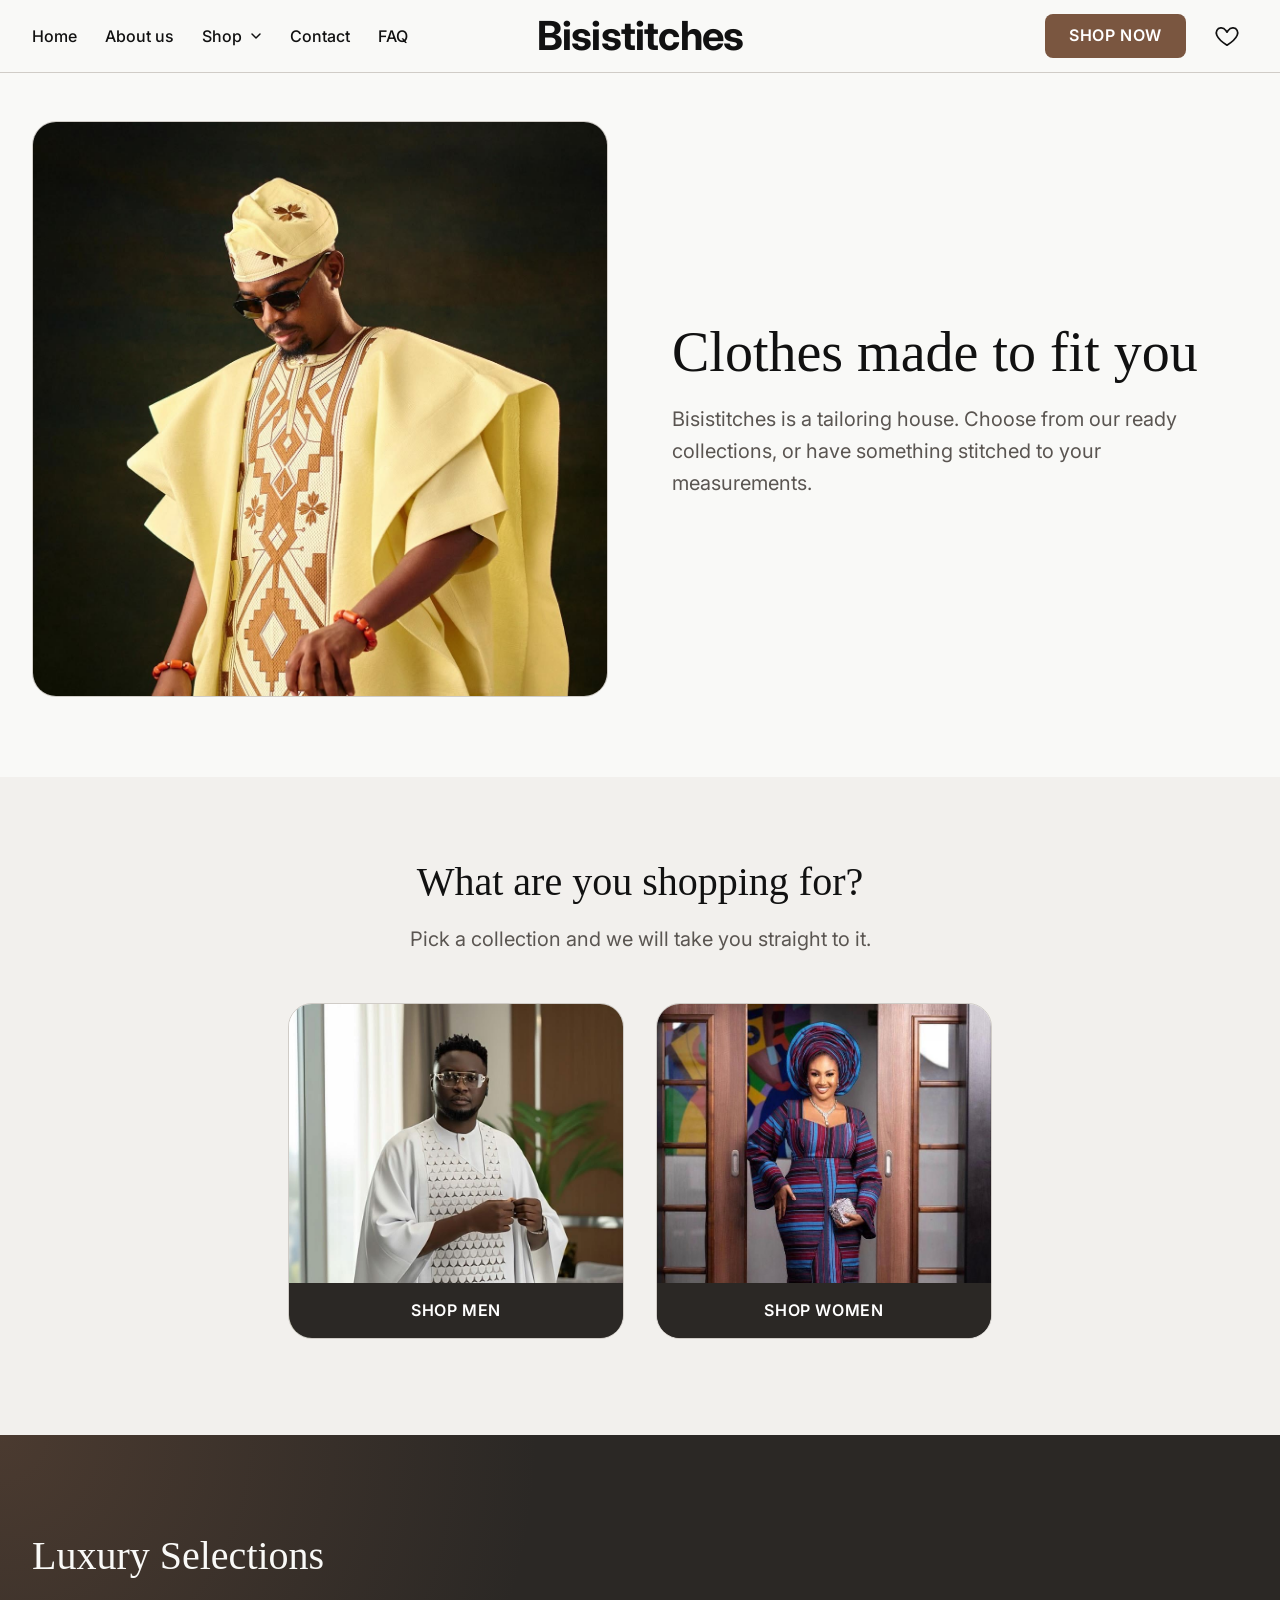
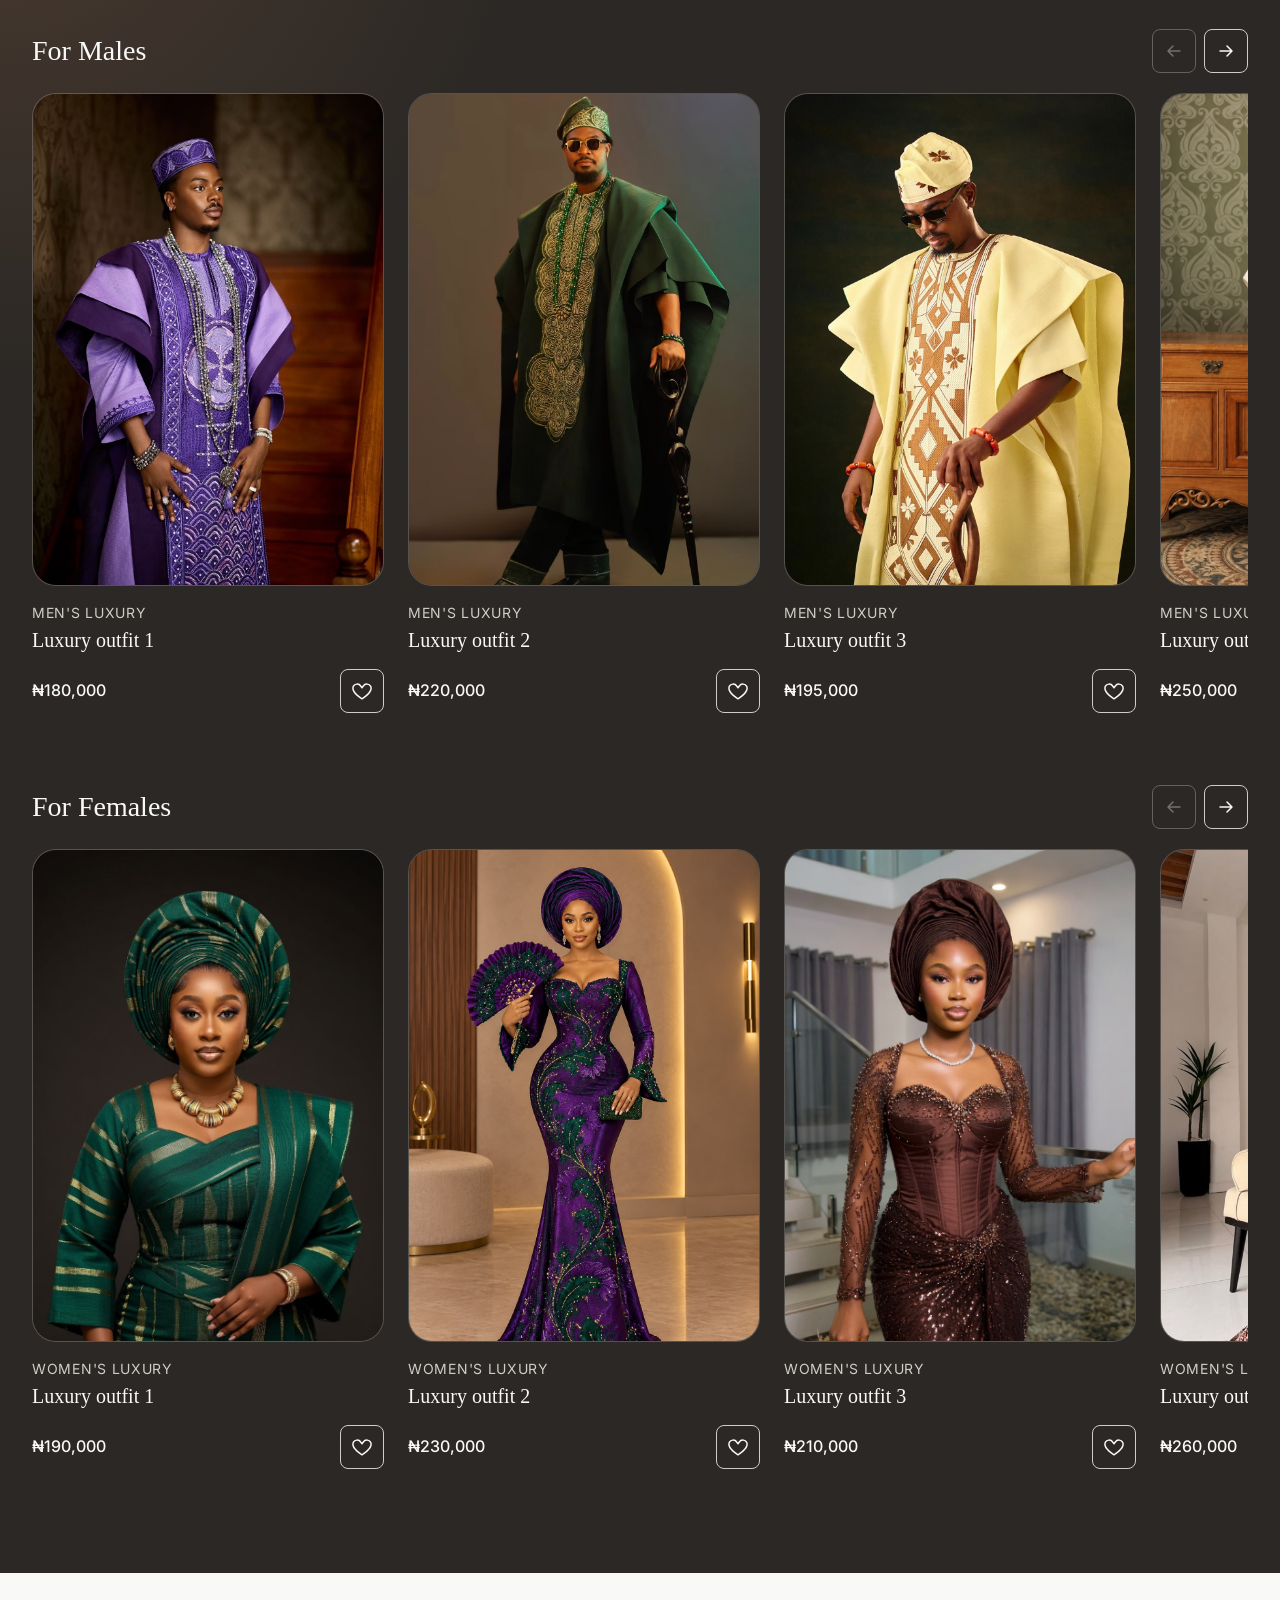
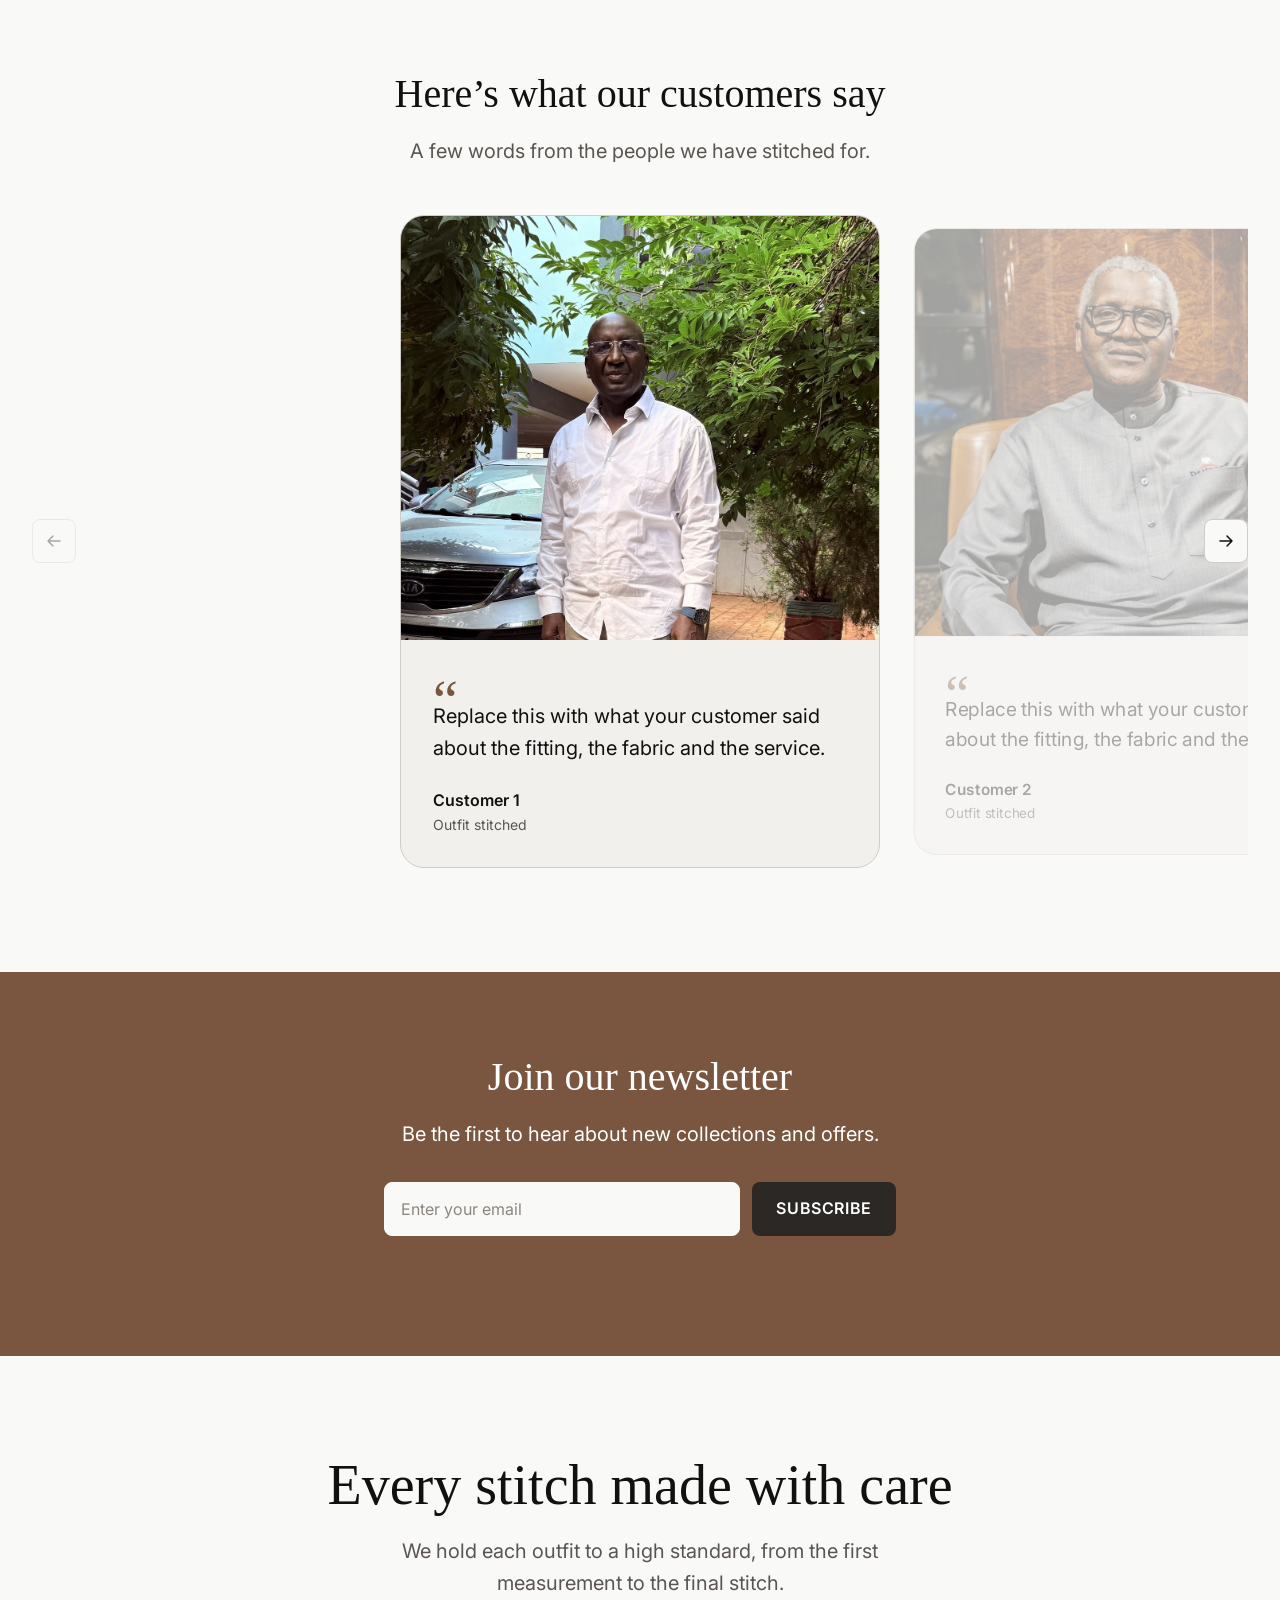
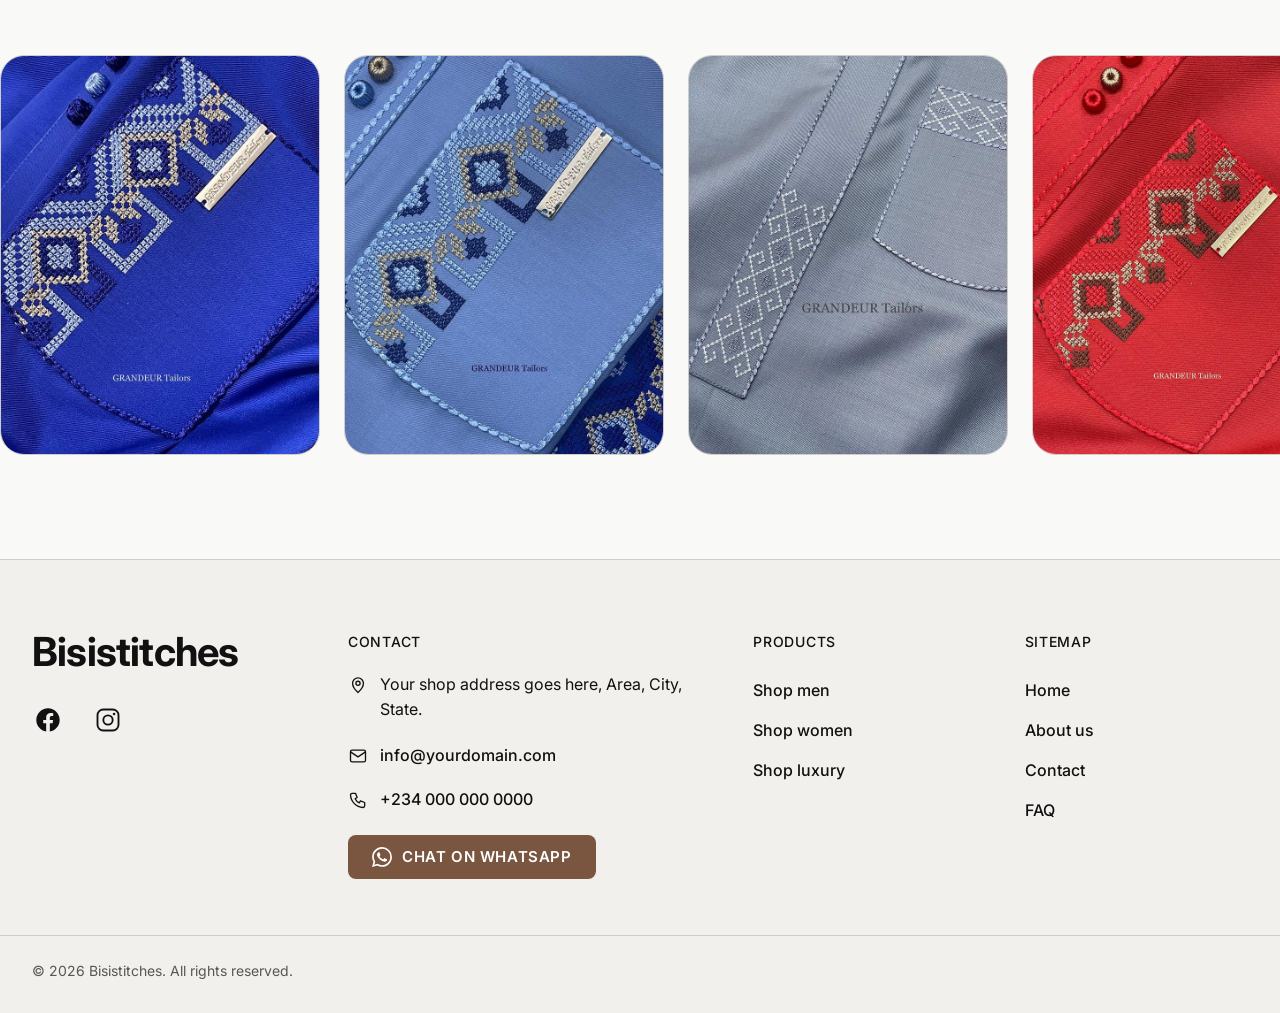
==== commit d5a830fb: "Add files via upload" ====
--- a/index.html
+++ b/index.html
@@ -119,13 +119,13 @@
         <div class="shop__choices">
           <a class="choice" href="shop-men.html">
             <!-- Replace this div with: <img src="images/men.jpg" alt=""> -->
-            <div class="choice__media"><img src="images/men.jpg" alt=""></div>
+            <div class="choice__media"><img src="images/men.JPG" alt=""></div>
             <span class="choice__label">Shop men</span>
           </a>
 
           <a class="choice" href="shop-women.html">
             <!-- Replace this div with: <img src="images/women.jpg" alt=""> -->
-            <div class="choice__media"><img src="images/women.jpg" alt=""></div>
+            <div class="choice__media"><img src="images/women.JPG" alt=""></div>
             <span class="choice__label">Shop women</span>
           </a>
         </div>
